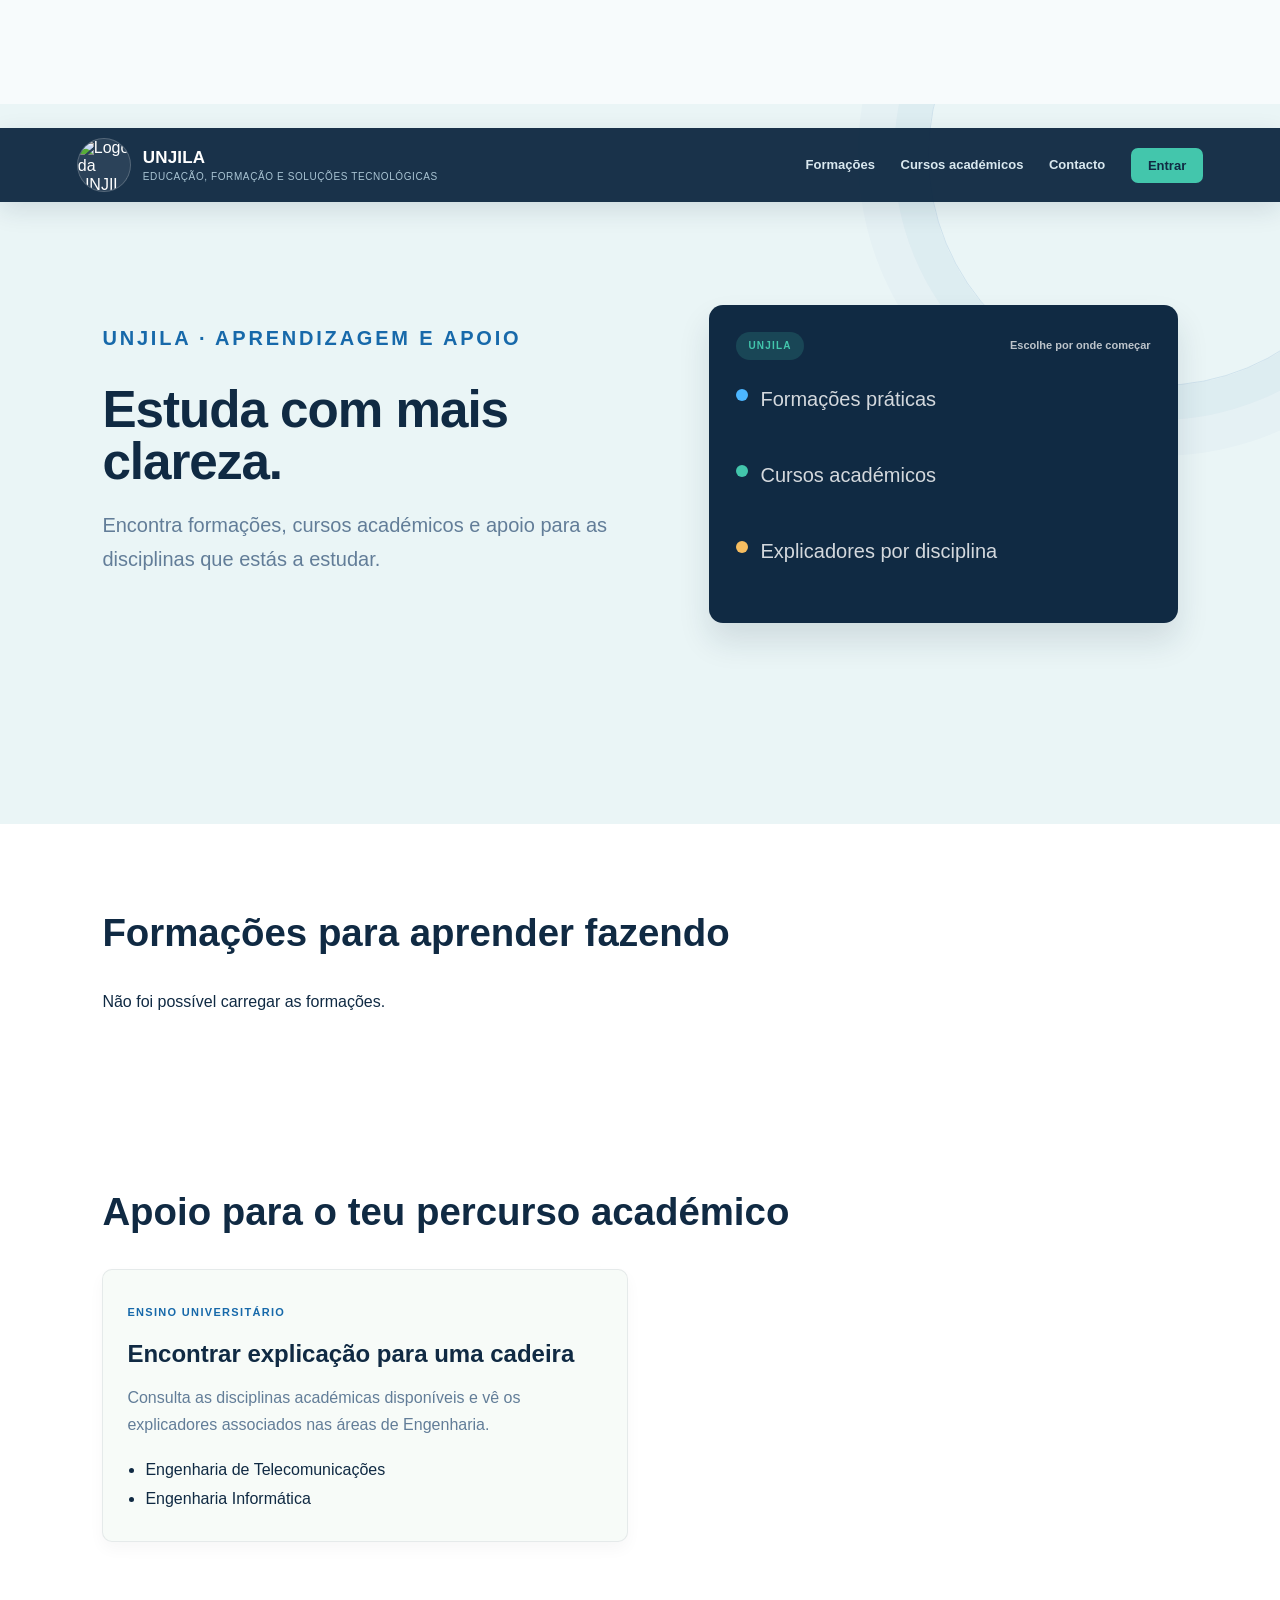
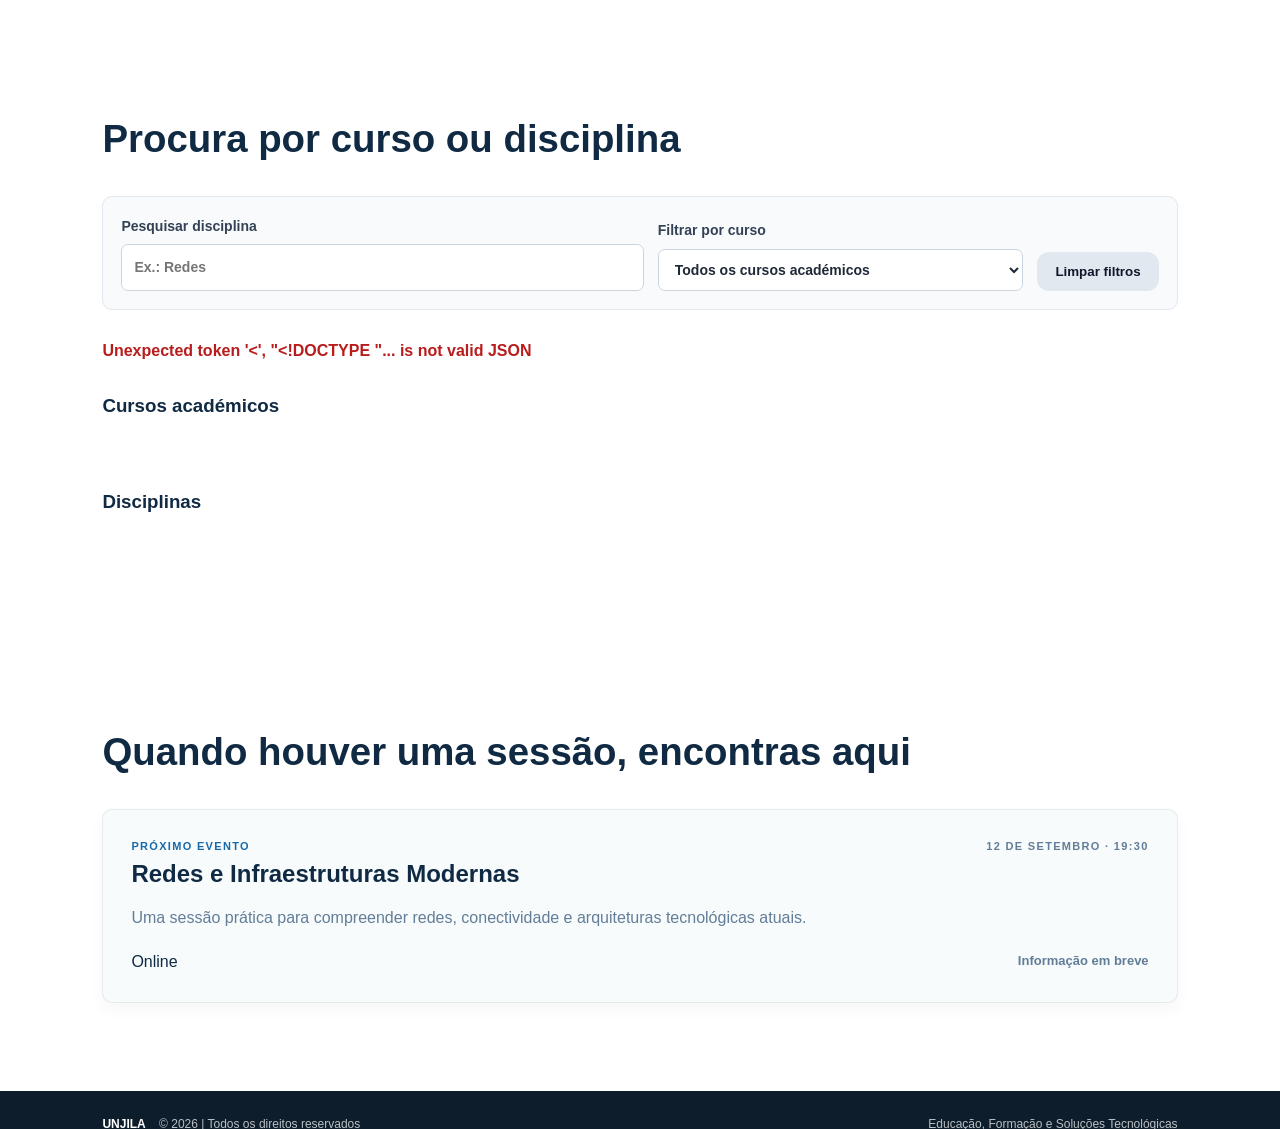
==== aluno.html @ 69a56686 "Frontend alterações" ====
<!DOCTYPE html>
<html lang="pt">
<head>
    <meta charset="UTF-8">
    <meta name="viewport" content="width=device-width, initial-scale=1.0">
    <title>Área do aluno | UNJILA</title>
    <link rel="stylesheet" href="css/style.css">
</head>
<body class="aluno-page">
    <main class="aluno-shell">
        <nav class="aluno-navbar" aria-label="Navegação da área do aluno">
            <a class="aluno-brand" href="/" aria-label="UNJILA - página inicial">
                <span class="aluno-brand-mark">U</span>
                <span><strong>UNJILA</strong><small>Área académica</small></span>
            </a>
            <div class="aluno-nav-links">
                <a href="#academiaAluno">Explorar academia</a>
                <a href="#minhasFormacoes">Minhas formações</a>
                <a href="/" class="aluno-nav-secondary">Página inicial</a>
                <button id="btnLogoutAluno" class="btn btn-ghost btn-small" type="button">Sair</button>
            </div>
        </nav>

        <section class="aluno-hero" aria-labelledby="tituloBoasVindas">
            <div class="aluno-hero-content">
                <p class="eyebrow aluno-eyebrow">Área do estudante</p>
                <h1 id="tituloBoasVindas">Olá, <span id="nomeAluno">Aluno</span>.</h1>
                <p>Encontra a disciplina que precisas, conhece os explicadores disponíveis e continua a construir o teu percurso.</p>
            </div>
            <div class="aluno-hero-accent" aria-hidden="true"><span>UNJILA</span><strong>Aprender com direção.</strong></div>
        </section>

        <section class="aluno-resumo" aria-label="Resumo da área do aluno">
            <article class="aluno-resumo-card aluno-resumo-primary"><span class="resumo-icon" aria-hidden="true">▦</span><div><strong id="totalInscricoes">0</strong><span>formações inscritas</span></div></article>
            <article class="aluno-resumo-card"><span class="resumo-icon" aria-hidden="true">⌁</span><div><strong id="totalCursosAcademicos">—</strong><span>cursos académicos</span></div></article>
            <article class="aluno-resumo-card"><span class="resumo-icon" aria-hidden="true">◌</span><div><strong id="totalDisciplinasAcademicas">—</strong><span>disciplinas para explorar</span></div></article>
        </section>

        <section id="academiaAluno" class="aluno-section academia-aluno-section" aria-labelledby="tituloAcademiaAluno">
            <div class="aluno-section-heading">
                <div><p class="eyebrow">Descoberta académica</p><h2 id="tituloAcademiaAluno">Encontra o teu próximo apoio</h2></div>
                <p>Pesquisa por disciplina ou filtra pelo curso para encontrar explicadores associados.</p>
            </div>

            <div class="aluno-search-panel">
                <label class="aluno-search-field" for="pesquisaDisciplina"><span>Pesquisar disciplina</span><div><span aria-hidden="true">⌕</span><input id="pesquisaDisciplina" type="search" placeholder="Ex.: Redes, Computação..." autocomplete="off"></div></label>
                <label class="aluno-filter-field" for="filtroCurso"><span>Curso académico</span><select id="filtroCurso"><option value="">Todos os cursos académicos</option></select></label>
                <button id="btnLimparPesquisa" class="btn btn-ghost" type="button">Limpar</button>
            </div>
            <div id="estadoAcademia" class="status-message aluno-status" role="status" aria-live="polite"></div>

            <div class="aluno-subsection-heading"><div><p class="eyebrow">Percursos disponíveis</p><h3>Cursos académicos</h3></div><span id="contadorCursos" class="section-count"></span></div>
            <div id="listaCursosAcademicos" class="academia-cursos"></div>

            <div class="aluno-subsection-heading aluno-disciplines-heading"><div><p class="eyebrow">Explora por conteúdo</p><h3>Disciplinas</h3></div><span id="contadorDisciplinas" class="section-count"></span></div>
            <div id="listaDisciplinas" class="academia-resultados"></div>
        </section>

        <section id="minhasFormacoes" class="aluno-section aluno-formacoes-section" aria-labelledby="tituloFormacoesAluno">
            <div class="aluno-section-heading"><div><p class="eyebrow">O teu percurso</p><h2 id="tituloFormacoesAluno">Minhas formações</h2></div><div class="aluno-formacoes-heading-meta"><span id="contadorFormacoesAluno" class="section-count"></span><p>Acompanha aqui as formações comerciais em que te inscreveste.</p></div></div>
            <div id="listaMinhasInscricoes" class="lista-aluno"></div>
        </section>
    </main>

    <div id="modalAcademia" class="modal" role="dialog" aria-modal="true" aria-labelledby="tituloModalAcademia">
        <div class="modal-conteudo academia-modal-content">
            <button id="fecharModalAcademia" class="fechar-modal" type="button" aria-label="Fechar">&times;</button>
            <div id="conteudoModalAcademia"></div>
        </div>
    </div>

    <script src="js/aluno.js"></script>
    <script src="js/academico.js"></script>
</body>
</html>
---- css/style.css ----
* {
    margin: 0;
    padding: 0;
    box-sizing: border-box;
}

html {
    scroll-behavior: smooth;
}

body {
    font-family: Arial, sans-serif;
    background: #f5f7fa;
    color: #1f2937;
    line-height: 1.6;
}

/* =========================
   CABEÇALHO
========================= */

header {
    background: #0f172a;
    color: white;
    padding: 20px 8%;

    display: flex;
    justify-content: space-between;
    align-items: center;

    position: sticky;
    top: 0;
    z-index: 1000;
}

header h1 {
    font-size: 26px;
}

nav {
    display: flex;
    gap: 25px;
}

nav a {
    color: white;
    text-decoration: none;
    font-weight: bold;
}

nav a:hover {
    color: #38bdf8;
}

.btn-login-principal {
    border: 1px solid #38bdf8;
    border-radius: 8px;
    padding: 8px 14px;
    background: transparent;
    color: white;
    font-weight: bold;
    cursor: pointer;
}

.btn-login-principal:hover {
    background: #38bdf8;
    color: #0f172a;
}

/* =========================
   SEÇÕES
========================= */

main section {
    padding: 80px 8%;
}

section h2 {
    text-align: center;
    margin-bottom: 40px;
    font-size: 32px;
}

/* =========================
   INÍCIO
========================= */

#inicio {
    min-height: 80vh;

    display: flex;
    flex-direction: column;
    justify-content: center;
    align-items: center;

    text-align: center;

    background: linear-gradient(
        135deg,
        #0f172a,
        #1e3a8a
    );

    color: white;
}

#inicio h2 {
    font-size: 48px;
    max-width: 800px;
    margin-bottom: 20px;
}

#inicio p {
    font-size: 20px;
    max-width: 650px;
    margin-bottom: 30px;
}

#btnformacoes {
    padding: 14px 30px;

    border: none;
    border-radius: 8px;

    background: #38bdf8;
    color: #0f172a;

    font-size: 16px;
    font-weight: bold;

    cursor: pointer;

    transition: 0.3s;
}

#btnformacoes:hover {
    transform: translateY(-3px);
}

/* =========================
   FORMAÇÕES
========================= */

#formacoes {
    background: white;
}

#listaformacoes {
    display: grid;

    grid-template-columns:
        repeat(auto-fit, minmax(260px, 1fr));

    gap: 25px;
}

/* =========================
   CARDS
========================= */

.card {
    background: white;

    padding: 25px;

    border-radius: 12px;

    box-shadow:
        0 5px 20px rgba(0, 0, 0, 0.08);

    transition: 0.3s;

    border: 1px solid #e5e7eb;
}

.card:hover {
    transform: translateY(-6px);

    box-shadow:
        0 12px 30px rgba(0, 0, 0, 0.12);
}

.card h3 {
    color: #1e3a8a;
    margin-bottom: 15px;
}

.card p {
    margin-bottom: 10px;
}

.card button {
    margin-top: 15px;

    padding: 10px 18px;

    border: none;
    border-radius: 6px;

    background: #1e3a8a;
    color: white;

    cursor: pointer;

    font-weight: bold;
}

.card button:hover {
    background: #2563eb;
}

/* =========================
   DETALHES
========================= */

#detalhesformacao,
#formularioinscricao {
    max-width: 700px;

    margin: 40px auto 0;

    padding: 30px;

    background: #f8fafc;

    border-radius: 12px;

    box-shadow:
        0 5px 20px rgba(0, 0, 0, 0.06);
}

/* =========================
   FORMULÁRIO
========================= */

#formularioinscricao form {
    display: flex;
    flex-direction: column;

    gap: 10px;
}

#formularioinscricao input,
#formularioinscricao select,
#formularioinscricao textarea {
    padding: 12px;

    border: 1px solid #cbd5e1;

    border-radius: 6px;

    font-size: 16px;
}

#formularioinscricao button {
    margin-top: 10px;

    padding: 12px;

    border: none;
    border-radius: 6px;

    background: #1e3a8a;
    color: white;

    font-weight: bold;

    cursor: pointer;
}

/* =========================
   AUTENTICAÇÃO NO MODAL
========================= */

.auth-modal {
    display: flex;
    flex-direction: column;
    gap: 18px;
}

.auth-texto {
    color: #475569;
    margin-bottom: 8px;
}

.auth-toggle {
    display: flex;
    gap: 10px;
    background: #f1f5f9;
    padding: 6px;
    border-radius: 12px;
}

.auth-tab {
    flex: 1;
    border: none;
    border-radius: 10px;
    background: transparent;
    color: #334155;
    font-weight: 700;
    padding: 10px 12px;
    cursor: pointer;
}

.auth-tab.active {
    background: #0f172a;
    color: white;
}

.auth-panel {
    display: none;
}

.auth-panel.active {
    display: block;
}

.auth-form,
.form-modal {
    display: flex;
    flex-direction: column;
    gap: 10px;
}

.auth-form label,
.form-modal label {
    font-weight: 700;
    color: #334155;
}
    font-size: 16px;
}

.form-modal button {

    margin-top: 10px;
    padding: 12px 16px;
    border: none;
    border-radius: 10px;
    background: #1d4ed8;
    color: white;
}

    font-weight: 700;
    cursor: pointer;
    flex-direction: column;
    align-items: center;
    text-align: center;
    background: linear-gradient(135deg, #102a43 0%, #184d79 100%);
    color: white;
    padding: clamp(80px, 10vw, 120px) 20px;
}

.home-page .contact-option {
    display: flex;
    min-height: 118px;
    flex-direction: column;
    justify-content: space-between;
    gap: 14px;
    min-width: 0;
    padding: 18px;
    border: 1px solid var(--home-line);
    border-radius: 9px;
    background: #fff;
}

.home-page .contact-option-label {
    color: var(--home-blue);
    font-size: 11px;
    font-weight: 900;
    letter-spacing: 0.1em;
    text-transform: uppercase;
}

.home-page .contact-option a,
.home-page .contact-option > span:last-child {
    color: var(--home-ink);
    font-size: 14px;
    font-weight: 800;
    line-height: 1.45;
    text-decoration: none;
    overflow-wrap: anywhere;
    word-break: break-word;
}

.home-page .contact-option a:hover {
    color: var(--home-blue);
}

.home-page .contact-option-links {
    display: flex;
    flex-direction: column;
    gap: 5px;
    min-width: 0;
}
}

/* =========================
   AUTENTICAÇÃO NO MODAL
========================= */

.auth-modal {
    display: flex;
    flex-direction: column;
    gap: 18px;
}

.auth-texto {
    color: #475569;
    margin-bottom: 8px;
}

.auth-toggle {
    display: flex;
    gap: 10px;
    background: #f1f5f9;
    padding: 6px;
    border-radius: 12px;
}

.auth-tab {
    flex: 1;
    border: none;
    border-radius: 10px;
    background: transparent;
    color: #334155;
    font-weight: 700;
    padding: 10px 12px;
    cursor: pointer;
}

.auth-tab.active {
    background: #0f172a;
    color: white;
}

.auth-panel {
    display: none;
}

.auth-panel.active {
    display: block;
}

.auth-form,
.form-modal {
    display: flex;
    flex-direction: column;
    gap: 10px;
}

.auth-form label,
.form-modal label {
    font-weight: 700;
    color: #334155;
}

.auth-form input,
.form-modal input {
    width: 100%;
    padding: 12px;
    border: 1px solid #cbd5e1;
    border-radius: 8px;
    font-size: 16px;
}

.auth-form button,
.form-modal button {
    margin-top: 10px;
    padding: 12px 16px;
    border: none;
    border-radius: 10px;
    background: #1d4ed8;
    color: white;
    font-weight: 700;
    cursor: pointer;
}

.mensagem-modal {
    margin-top: 8px;
    color: #1d4ed8;
    font-weight: 600;
    min-height: 24px;
}

/* =========================
   CONTACTO
========================= */

#contaco {
    margin-bottom: 15px;
}

/* =========================
   RODAPÉ
========================= */

footer {
    background: #0f172a;

    color: white;

    text-align: center;

    padding: 25px;
}

/* =========================
   RESPONSIVO
========================= */

@media (max-width: 768px) {

    header {
        flex-direction: column;
        gap: 15px;
    }

    nav {
        gap: 12px;
        flex-wrap: wrap;
        justify-content: center;
    }

    #inicio h2 {
        font-size: 34px;
    }

    main section {
        padding: 60px 5%;
    }
}

/* =========================
   ACADEMIA DO ALUNO
========================= */

.academia-panel {
    display: flex;
    flex-direction: column;
    gap: 28px;
}

.academia-heading {
    align-items: flex-end;
    gap: 24px;
}

.academia-heading h2,
.compact-header h3 {
    text-align: left;
    margin-bottom: 0;
}

.academia-heading h2 {
    margin-top: 4px;
}

.academia-intro {
    max-width: 360px;
    color: #64748b;
}

.academia-filtros {
    display: grid;
    grid-template-columns: minmax(0, 1fr) minmax(220px, 0.7fr) auto;
    align-items: end;
    gap: 14px;
    padding: 18px;
    background: #f8fafc;
    border: 1px solid #e2e8f0;
    border-radius: 10px;
}

.academia-filtros label {
    display: flex;
    flex-direction: column;
    gap: 7px;
    color: #334155;
    font-weight: 700;
    font-size: 14px;
}

.academia-filtros input,
.academia-filtros select,
.form-modal textarea {
    width: 100%;
    padding: 11px 12px;
    border: 1px solid #cbd5e1;
    border-radius: 7px;
    background: white;
    color: #1f2937;
    font: inherit;
}

.status-message {
    min-height: 24px;
    color: #475569;
    font-weight: 600;
}

.status-message.loading {
    color: #1d4ed8;
}

.status-message.success {
    color: #15803d;
}

.status-message.error {
    color: #b91c1c;
}

.academia-subsection {
    display: flex;
    flex-direction: column;
    gap: 16px;
}

.compact-header {
    align-items: center;
}

.section-count {
    color: #64748b;
    font-size: 14px;
}

.academia-cursos,
.academia-resultados {
    display: grid;
    grid-template-columns: repeat(auto-fit, minmax(245px, 1fr));
    gap: 16px;
    align-items: stretch;
}

.academia-curso-card,
.academia-disciplina-card,
.explicador-card {
    padding: 20px;
    border: 1px solid #e2e8f0;
    border-radius: 10px;
    background: #fff;
}

.academia-disciplina-card {
    display: flex;
    flex-direction: column;
}

.academia-curso-card h4,
.academia-disciplina-card h4,
.explicador-card h3 {
    margin: 8px 0;
    color: #1e3a8a;
    font-size: 19px;
}

.academia-curso-card p,
.academia-disciplina-card p,
.explicador-card p {
    color: #64748b;
    font-size: 14px;
}

.academia-codigo {
    display: inline-block;
    color: #0369a1;
    font-size: 12px;
    font-weight: 800;
    letter-spacing: 1px;
    text-transform: uppercase;
}

.academia-curso-meta,
.academia-disciplina-meta,
.explicador-acoes {
    display: flex;
    align-items: center;
    justify-content: space-between;
    gap: 12px;
    flex-wrap: wrap;
    margin-top: 18px;
    color: #64748b;
    font-size: 13px;
}

.academia-disciplina-meta {
    margin-top: auto;
    padding-top: 18px;
}

.academia-curso-meta .btn,
.academia-disciplina-meta .btn,
.explicador-acoes .btn {
    margin-left: auto;
}

.academia-modal-content {
    max-width: 620px;
}

.academia-modal-content h2 {
    text-align: left;
    margin-bottom: 12px;
}

.modal-contexto {
    color: #64748b;
    margin-bottom: 20px;
}

.explicador-card + .explicador-card {
    margin-top: 14px;
}

.explicador-especialidade {
    color: #1d4ed8 !important;
    font-weight: 700;
}

.explicador-estado {
    color: #15803d;
    font-weight: 700;
    text-transform: capitalize;
}

.academia-modal-content .empty-state {
    color: #64748b;
}

@media (max-width: 768px) {
    .academia-heading,
    .academia-filtros {
        align-items: stretch;
    }

    .academia-heading,
    .academia-filtros {
        grid-template-columns: 1fr;
        flex-direction: column;
    }

    .academia-filtros .btn {
        width: 100%;
    }
}

.hero-conteudo {
    max-width: 850px;
    text-align: center;
}

.hero-tag {
    font-size: 14px;
    font-weight: bold;
    letter-spacing: 4px;
    margin-bottom: 20px;
}

.hero-descricao {
    font-size: 20px;
    max-width: 650px;
    margin: 0 auto 30px;
}

/* =========================
   DETALHES DA FORMAÇÃO
========================= */

.detalhes-container {
    max-width: 850px;
    margin: 50px auto 0;
}

.detalhes-card {
    background: #0f172a;
    color: white;

    padding: 40px;

    border-radius: 16px;

    box-shadow:
        0 15px 40px rgba(0, 0, 0, 0.15);

    animation: aparecer 0.4s ease;
}

.detalhes-card h2 {
    text-align: left;
    margin-bottom: 20px;
    font-size: 32px;
}

.detalhes-descricao {
    font-size: 17px;
    margin-bottom: 30px;
    color: #cbd5e1;
}

.detalhes-info {
    display: flex;
    gap: 20px;
    flex-wrap: wrap;

    margin-bottom: 30px;
}

.info-item {
    background: #1e293b;

    padding: 15px 20px;

    border-radius: 8px;

    min-width: 180px;
}

.info-item span {
    display: block;

    font-size: 13px;

    color: #94a3b8;

    margin-bottom: 5px;
}

.info-item strong {
    font-size: 18px;
}

.btn-inscricao {
    padding: 14px 28px;

    border: none;
    border-radius: 8px;

    background: #38bdf8;
    color: #0f172a;

    font-weight: bold;
    font-size: 16px;

    cursor: pointer;

    transition: 0.3s;
}

.btn-inscricao:hover {
    transform: translateY(-3px);
}

/* =========================
   FORMULÁRIO DE INSCRIÇÃO
========================= */

.inscricao-container {
    max-width: 700px;
    margin: 30px auto;
}

.inscricao-card {
    background: white;

    padding: 35px;

    border-radius: 14px;

    box-shadow:
        0 10px 30px rgba(0, 0, 0, 0.08);

    border: 1px solid #e5e7eb;

    animation: aparecer 0.4s ease;
}

.inscricao-card h2 {
    text-align: left;
    margin-bottom: 25px;
}

.inscricao-card form {
    display: flex;
    flex-direction: column;
    gap: 10px;
}

.inscricao-card input {
    padding: 13px;

    border: 1px solid #cbd5e1;

    border-radius: 7px;

    font-size: 16px;
}

.inscricao-card button {
    margin-top: 10px;

    padding: 13px;

    border: none;
    border-radius: 7px;

    background: #1e3a8a;
    color: white;

    font-weight: bold;

    cursor: pointer;
}

/* =========================
   ANIMAÇÃO
========================= */

@keyframes aparecer {

    from {
        opacity: 0;
        transform: translateY(15px);
    }

    to {
        opacity: 1;
        transform: translateY(0);
    }

}

/* =========================
   LOGIN ADMINISTRATIVO
========================= */

.login-page {
    min-height: 100vh;
    display: flex;
    align-items: center;
    justify-content: center;
    background: radial-gradient(circle at top, #dbeafe 0%, #eff6ff 30%, #f8fafc 100%);
    padding: 24px;
}

.login-container {
    width: 100%;
    max-width: 480px;
}

.login-card {
    background: rgba(255, 255, 255, 0.98);
    border: 1px solid rgba(148, 163, 184, 0.18);
    border-radius: 28px;
    padding: 32px 28px;
    box-shadow: 0 24px 60px rgba(15, 23, 42, 0.12);
}

.login-brand {
    display: flex;
    align-items: center;
    gap: 14px;
    margin-bottom: 26px;
}

.login-brand h1 {
    font-size: clamp(1.7rem, 2vw, 2.2rem);
    color: #0f172a;
}

.login-header {
    margin-bottom: 22px;
}

.login-header h2 {
    font-size: 1.7rem;
    margin-bottom: 8px;
    color: #0f172a;
}

.login-header p {
    color: #475569;
}

.login-form {
    display: flex;
    flex-direction: column;
    gap: 18px;
}

.login-btn {
    margin-top: 8px;
    width: 100%;
}

/* =========================
   PAINEL ADMINISTRATIVO
========================= */

.painel-page {
    background: linear-gradient(135deg, #eef4ff 0%, #f8fafc 100%);
    min-height: 100vh;
    color: #0f172a;
    padding: 32px 20px;
}

.painel-shell {
    max-width: 1300px;
    margin: 0 auto;
    display: grid;
    grid-template-columns: 260px minmax(0, 1fr);
    gap: 28px;
    align-items: start;
}

.painel-sidebar {
    background: #0f172a;
    color: #f8fafc;
    border-radius: 24px;
    padding: 28px 22px;
    box-shadow: 0 20px 45px rgba(15, 23, 42, 0.12);
    position: sticky;
    top: 20px;
}

.brand-block {
    display: flex;
    align-items: center;
    gap: 14px;
    margin-bottom: 34px;
}

.brand-dot {
    width: 14px;
    height: 14px;
    background: linear-gradient(135deg, #38bdf8, #7c3aed);
    border-radius: 50%;
    box-shadow: 0 0 0 8px rgba(56, 189, 248, 0.18);
}

.brand-label {
    font-size: 11px;
    letter-spacing: 2px;
    text-transform: uppercase;
    opacity: 0.7;
}

.brand-block h2 {
    font-size: 1.4rem;
    margin-top: 4px;
}

.painel-menu {
    display: flex;
    flex-direction: column;
    gap: 10px;
}

.painel-menu a {
    color: #cbd5e1;
    text-decoration: none;
    padding: 12px 14px;
    border-radius: 12px;
    font-weight: 600;
    transition: 0.25s ease;
}

.painel-menu a:hover,
.painel-menu a.active {
    background: rgba(148, 163, 184, 0.12);
    color: #ffffff;
    transform: translateX(2px);
}

.painel-main {
    display: flex;
    flex-direction: column;
    gap: 24px;
}

.painel-header {
    background: rgba(255, 255, 255, 0.8);
    backdrop-filter: blur(10px);
    border: 1px solid rgba(148, 163, 184, 0.2);
    border-radius: 22px;
    padding: 22px 28px;
    display: flex;
    justify-content: space-between;
    align-items: center;
    gap: 16px;
    box-shadow: 0 12px 30px rgba(15, 23, 42, 0.06);
}

.eyebrow {
    font-size: 11px;
    letter-spacing: 2px;
    text-transform: uppercase;
    color: #475569;
    margin-bottom: 6px;
}

.painel-header h1 {
    font-size: clamp(1.8rem, 2vw, 2.5rem);
    color: #0f172a;
}

.btn {
    border: none;
    border-radius: 12px;
    padding: 12px 18px;
    font-weight: 700;
    cursor: pointer;
    transition: 0.25s ease;
}

.btn:hover {
    transform: translateY(-1px);
}

.btn-primary {
    background: linear-gradient(135deg, #2563eb, #1d4ed8);
    color: #ffffff;
    box-shadow: 0 10px 24px rgba(37, 99, 235, 0.24);
}

.btn-ghost {
    background: #e2e8f0;
    color: #0f172a;
}

.btn-small {
    padding: 9px 12px;
    border-radius: 9px;
    font-size: 0.82rem;
}

.btn-danger {
    border: 1px solid #fecaca;
    background: #fff1f2;
    color: #b42318;
}

.btn-danger:hover {
    background: #fee2e2;
}

.campo-pesquisa {
    width: min(100%, 270px);
    border: 1px solid #cbd5e1;
    border-radius: 10px;
    padding: 11px 13px;
    background: #f8fafc;
    color: #0f172a;
    font-size: 0.9rem;
}

.campo-pesquisa:focus {
    outline: none;
    border-color: #60a5fa;
    box-shadow: 0 0 0 4px rgba(96, 165, 250, 0.15);
}

.formacoes-admin-lista {
    display: grid;
    gap: 12px;
}

.formacao-admin-item {
    display: flex;
    align-items: center;
    justify-content: space-between;
    gap: 20px;
    border: 1px solid #e2e8f0;
    border-radius: 14px;
    padding: 18px;
    background: #fbfdff;
}

.formacao-admin-conteudo {
    min-width: 0;
}

.formacao-admin-titulo {
    display: flex;
    align-items: center;
    flex-wrap: wrap;
    gap: 10px;
    margin-bottom: 7px;
}

.formacao-admin-titulo h3 {
    color: #0f172a;
    font-size: 1.05rem;
}

.formacao-admin-conteudo p {
    overflow: hidden;
    margin-bottom: 8px;
    color: #64748b;
    font-size: 0.88rem;
    text-overflow: ellipsis;
    white-space: nowrap;
}

.formacao-admin-conteudo > strong {
    color: #1d4ed8;
    font-size: 0.9rem;
}

.formacao-admin-acoes {
    display: flex;
    flex-shrink: 0;
    gap: 8px;
}

.panel-card {
    background: rgba(255, 255, 255, 0.96);
    border: 1px solid rgba(148, 163, 184, 0.18);
    border-radius: 24px;
    padding: 28px;
    box-shadow: 0 16px 35px rgba(15, 23, 42, 0.05);
}

.admin-collapsible {
    overflow: hidden;
}

.admin-section-summary {
    display: flex;
    align-items: center;
    justify-content: space-between;
    gap: 18px;
    padding: 2px 0;
    color: #0f172a;
    cursor: pointer;
    list-style: none;
}

.admin-section-summary::-webkit-details-marker {
    display: none;
}

.admin-section-summary::after {
    display: grid;
    width: 28px;
    height: 28px;
    flex: 0 0 28px;
    place-items: center;
    border: 1px solid #cbd5e1;
    border-radius: 50%;
    color: #1d4ed8;
    content: "+";
    font-size: 20px;
    line-height: 1;
}

.admin-collapsible[open] .admin-section-summary {
    padding-bottom: 22px;
    border-bottom: 1px solid #e2e8f0;
    margin-bottom: 24px;
}

.admin-collapsible[open] .admin-section-summary::after {
    content: "−";
}

.admin-section-summary span {
    font-size: 1.12rem;
    font-weight: 800;
}

.admin-section-summary small {
    margin-left: auto;
    color: #64748b;
    font-size: 0.85rem;
}

.admin-academia-grid {
    display: grid;
    grid-template-columns: repeat(2, minmax(0, 1fr));
    gap: 18px;
    margin-top: 24px;
}

.admin-academia-form {
    gap: 12px;
    padding: 20px;
    border: 1px solid #e2e8f0;
    border-radius: 10px;
    background: #f8fafc;
}

.admin-academia-form h3,
.admin-academia-listas h3 {
    color: #1e3a8a;
    font-size: 18px;
}

.admin-form-actions,
.admin-resource-actions {
    display: flex;
    gap: 8px;
    flex-wrap: wrap;
}

.form-help {
    color: #64748b;
    font-size: 13px;
}

.admin-academia-listas {
    display: grid;
    grid-template-columns: repeat(3, minmax(0, 1fr));
    gap: 18px;
    margin-top: 28px;
}

.admin-academia-listas > div {
    display: flex;
    flex-direction: column;
    gap: 12px;
    min-width: 0;
}

.admin-resource-list {
    display: flex;
    flex-direction: column;
    gap: 10px;
}

.admin-resource-item {
    display: flex;
    align-items: center;
    justify-content: space-between;
    gap: 14px;
    padding: 14px;
    border: 1px solid #e2e8f0;
    border-radius: 8px;
    background: #fff;
}

.admin-resource-item > div:first-child {
    min-width: 0;
}

.admin-resource-item strong,
.admin-resource-item span {
    display: block;
}

.admin-resource-item strong {
    color: #1e293b;
}

.admin-resource-item span,
.admin-resource-item p {
    margin-top: 4px;
    color: #64748b;
    font-size: 13px;
}

.admin-request-item {
    align-items: flex-start;
}

.seletor-apoio {
    flex: 0 0 125px;
    padding: 8px;
    border: 1px solid #cbd5e1;
    border-radius: 6px;
    background: #fff;
}

.mensagem-sucesso {
    color: #15803d;
}

.mensagem-erro {
    color: #b91c1c;
}

.welcome-card {
    background: linear-gradient(135deg, #0f172a, #1e3a8a);
    color: #f8fafc;
    padding: 20px 28px;
}

.welcome-text {
    font-size: 1.05rem;
    font-weight: 600;
    letter-spacing: 0.02em;
}

.section-header {
    display: flex;
    align-items: center;
    justify-content: space-between;
    gap: 18px;
    margin-bottom: 22px;
}

.section-header h2 {
    font-size: clamp(1.4rem, 2vw, 2rem);
    color: #0f172a;
}

.badge {
    background: #dbeafe;
    color: #1d4ed8;
    border-radius: 999px;
    padding: 7px 12px;
    font-size: 0.76rem;
    font-weight: 700;
    letter-spacing: 0.04em;
    text-transform: uppercase;
}

.form-panel {
    display: flex;
    flex-direction: column;
    gap: 18px;
}

.grid-duas-colunas {
    display: grid;
    grid-template-columns: repeat(2, minmax(0, 1fr));
    gap: 18px;
}

.campo {
    display: flex;
    flex-direction: column;
    gap: 8px;
}

.campo label {
    font-weight: 700;
    color: #334155;
}

.campo input,
.campo textarea,
.campo select {
    width: 100%;
    border: 1px solid #cbd5e1;
    background: #f8fafc;
    border-radius: 12px;
    padding: 13px 14px;
    font-size: 1rem;
    color: #0f172a;
    transition: border-color 0.2s ease, box-shadow 0.2s ease;
}

.campo input:focus,
.campo textarea:focus,
.campo select:focus {
    outline: none;
    border-color: #60a5fa;
    box-shadow: 0 0 0 4px rgba(96, 165, 250, 0.15);
}

.campo textarea {
    resize: vertical;
    min-height: 120px;
}

.mensagem {
    margin-top: 16px;
    min-height: 24px;
    color: #1d4ed8;
    font-weight: 600;
}

.table-wrap {
    overflow-x: auto;
}

.tabela-inscricoes {
    width: 100%;
    border-collapse: collapse;
    min-width: 640px;
}

.tabela-inscricoes th,
.tabela-inscricoes td {
    padding: 16px 12px;
    text-align: left;
    border-bottom: 1px solid #e2e8f0;
}

.tabela-inscricoes thead th {
    background: #f8fafc;
    color: #334155;
    font-size: 0.8rem;
    text-transform: uppercase;
    letter-spacing: 0.08em;
}

.tabela-inscricoes tbody tr:hover {
    background: #f8fbff;
}

.estado {
    display: inline-block;
    border-radius: 999px;
    padding: 5px 9px;
    font-size: 0.72rem;
    font-weight: 800;
    letter-spacing: 0.04em;
    text-transform: uppercase;
}

.estado-pendente {
    background: #fef3c7;
    color: #92400e;
}

.estado-aprovado {
    background: #dcfce7;
    color: #166534;
}

.estado-reprovado {
    background: #fee2e2;
    color: #991b1b;
}

.seletor-estado {
    min-width: 122px;
    border: 1px solid #cbd5e1;
    border-radius: 8px;
    padding: 8px 9px;
    background: white;
    color: #0f172a;
    font-weight: 600;
}

.seletor-estado:focus {
    outline: none;
    border-color: #60a5fa;
    box-shadow: 0 0 0 3px rgba(96, 165, 250, 0.15);
}

/* =========================
   PAINEL DO ALUNO
========================= */

.aluno-page {
    min-height: 100vh;
    padding: 32px 20px;
    background: linear-gradient(135deg, #eef4ff 0%, #f8fafc 100%);
}

.aluno-shell {
    max-width: 1050px;
    margin: 0 auto;
}

.aluno-card {
    display: flex;
    flex-direction: column;
    gap: 24px;
}

.aluno-header {
    background: rgba(255, 255, 255, 0.88);
    border: 1px solid rgba(148, 163, 184, 0.2);
    border-radius: 22px;
    padding: 28px;
    box-shadow: 0 12px 30px rgba(15, 23, 42, 0.06);
}

.aluno-header h1 {
    color: #0f172a;
    font-size: clamp(1.8rem, 2vw, 2.5rem);
}

.aluno-actions {
    display: flex;
    gap: 12px;
    justify-content: flex-end;
}

.lista-aluno {
    display: grid;
    gap: 14px;
}

.aluno-item {
    display: flex;
    justify-content: space-between;
    gap: 18px;
    padding: 20px;
    border: 1px solid #e2e8f0;
    border-radius: 12px;
    background: #f8fafc;
}

.aluno-item h3 {
    margin-bottom: 8px;
    color: #1e3a8a;
}

.aluno-item p {
    color: #475569;
}

.empty-state {
    color: #64748b;
    padding: 10px 0;
}

@media (max-width: 900px) {
    .painel-shell {
        grid-template-columns: 1fr;
    }

    .painel-sidebar {
        position: static;
    }

    .painel-header {
        flex-direction: column;
        align-items: flex-start;
    }
}

@media (max-width: 640px) {
    .painel-page {
        padding: 20px 14px;
    }

    .panel-card,
    .painel-header {
        padding: 20px 16px;
    }

    .grid-duas-colunas {
        grid-template-columns: 1fr;
    }

    .section-header {
        align-items: flex-start;
        flex-direction: column;
    }

    .campo-pesquisa {
        width: 100%;
    }

    .formacao-admin-item {
        align-items: stretch;
        flex-direction: column;
        gap: 14px;
    }

    .formacao-admin-acoes .btn {
        flex: 1;
    }

    .admin-academia-grid,
    .admin-academia-listas {
        grid-template-columns: 1fr;
    }

    .admin-resource-item {
        align-items: flex-start;
        flex-direction: column;
    }

    .admin-resource-actions,
    .admin-resource-actions .btn,
    .seletor-apoio {
        width: 100%;
    }

    .admin-section-summary {
        align-items: flex-start;
        flex-wrap: wrap;
    }

    .admin-section-summary small {
        flex: 1 1 100%;
        margin-left: 0;
    }

    .aluno-page {
        padding: 20px 14px;
    }

    .aluno-header,
    .aluno-panel {
        padding: 20px 16px;
    }

    .aluno-actions {
        justify-content: stretch;
    }

    .aluno-actions .btn {
        flex: 1;
    }

    .aluno-item {
        flex-direction: column;
    }
}

/* =========================
   PÁGINA PRINCIPAL MODERNA
========================= */

:root {
    --home-ink: #102a43;
    --home-muted: #627d98;
    --home-blue: #1769aa;
    --home-cyan: #43c6ac;
    --home-coral: #f28482;
    --home-paper: #f7fbfc;
    --home-line: #d9e5ec;
}

.home-page {
    background: var(--home-paper);
    color: var(--home-ink);
    font-family: "Avenir Next", "Trebuchet MS", sans-serif;
}

.home-page header {
    min-height: 76px;
    padding: 14px clamp(20px, 6vw, 88px);
    background: rgba(16, 42, 67, 0.96);
    box-shadow: 0 1px 0 rgba(217, 229, 236, 0.5);
}

.brand {
    display: inline-flex;
    align-items: center;
    gap: 11px;
    color: white;
    text-decoration: none;
    line-height: 1.15;
}

.brand-mark {
    display: grid;
    width: 40px;
    height: 40px;
    place-items: center;
    border-radius: 12px;
    background: var(--home-cyan);
    color: var(--home-ink);
    font-size: 13px;
    font-weight: 900;
    letter-spacing: 0.04em;
}

.brand strong,
.brand small {
    display: block;
}

.brand strong {
    font-size: 17px;
    letter-spacing: 0.01em;
}

.brand small {
    margin-top: 3px;
    color: #a9c4d3;
    font-size: 10px;
    letter-spacing: 0.06em;
    text-transform: uppercase;
}

.home-page nav {
    align-items: center;
    gap: clamp(12px, 2vw, 28px);
}

.home-page nav a {
    color: #d9e8ef;
    font-size: 13px;
    font-weight: 700;
    transition: color 0.2s ease;
}

.home-page nav a:hover {
    color: var(--home-cyan);
}

.home-page .btn-login-principal {
    border: 0;
    border-radius: 7px;
    padding: 10px 17px;
    background: var(--home-cyan);
    color: var(--home-ink);
    font-size: 13px;
    transition: transform 0.2s ease, background 0.2s ease;
}

.home-page .btn-login-principal:hover {
    background: #72dbc6;
    color: var(--home-ink);
    transform: translateY(-2px);
}

.home-page main section {
    padding: clamp(68px, 8vw, 112px) clamp(20px, 8vw, 120px);
}

.home-page #inicio {
    min-height: min(720px, calc(100vh - 76px));
    display: grid;
    grid-template-columns: minmax(0, 1.05fr) minmax(300px, 0.95fr);
    gap: clamp(38px, 7vw, 100px);
    align-items: center;
    padding-top: clamp(70px, 9vw, 125px);
    padding-bottom: clamp(70px, 9vw, 125px);
    background: #eaf5f6;
    color: var(--home-ink);
    text-align: left;
    overflow: hidden;
    position: relative;
}

.home-page #inicio::before {
    content: "";
    position: absolute;
    top: -180px;
    right: -110px;
    width: 460px;
    height: 460px;
    border: 1px solid rgba(23, 105, 170, 0.13);
    border-radius: 50%;
    box-shadow: 0 0 0 34px rgba(23, 105, 170, 0.035), 0 0 0 70px rgba(23, 105, 170, 0.025);
}

.home-page .hero-conteudo,
.home-page .hero-visual {
    position: relative;
    z-index: 1;
}

.home-page .hero-conteudo {
    max-width: 650px;
    text-align: left;
}

.home-page .hero-tag,
.home-page .section-kicker {
    margin-bottom: 18px;
    color: var(--home-blue);
    font-size: 11px;
    font-weight: 900;
    letter-spacing: 0.18em;
    text-transform: uppercase;
}

.home-page #inicio h2 {
    max-width: 680px;
    margin-bottom: 22px;
    color: var(--home-ink);
    font-size: clamp(2.4rem, 5vw, 5.1rem);
    font-weight: 800;
    letter-spacing: -0.025em;
    line-height: 0.99;
    text-align: left;
}

.home-page .hero-descricao {
    max-width: 540px;
    margin: 0 0 30px;
    color: #486581;
    font-size: clamp(1rem, 1.4vw, 1.2rem);
    line-height: 1.7;
}

.hero-acoes {
    display: flex;
    align-items: center;
    flex-wrap: wrap;
    gap: 22px;
}

.home-page #btnformacoes {
    padding: 14px 20px;
    border-radius: 7px;
    background: var(--home-blue);
    color: white;
    box-shadow: 0 10px 22px rgba(23, 105, 170, 0.2);
    font-size: 14px;
    transition: transform 0.2s ease, box-shadow 0.2s ease;
}

.home-page #btnformacoes:hover {
    box-shadow: 0 14px 28px rgba(23, 105, 170, 0.28);
    transform: translateY(-3px);
}

.home-page #btnformacoes span {
    margin-left: 8px;
    font-size: 18px;
}

.hero-link {
    color: var(--home-ink);
    font-size: 14px;
    font-weight: 800;
    text-decoration: none;
    border-bottom: 2px solid var(--home-coral);
    padding-bottom: 3px;
}

.hero-prova {
    display: flex;
    align-items: center;
    gap: 13px;
    margin-top: 45px;
    color: var(--home-ink);
}

.hero-prova strong,
.hero-prova small {
    display: block;
}

.hero-prova strong {
    font-size: 12px;
}

.hero-prova small {
    margin-top: 3px;
    color: var(--home-muted);
    font-size: 11px;
}

.avatar-stack {
    display: flex;
}

.avatar-stack i {
    display: grid;
    width: 29px;
    height: 29px;
    margin-left: -6px;
    place-items: center;
    border: 2px solid #eaf5f6;
    border-radius: 50%;
    background: var(--home-coral);
    color: white;
    font-size: 9px;
    font-style: normal;
    font-weight: 900;
}

.avatar-stack i:first-child {
    margin-left: 0;
    background: var(--home-blue);
}

.avatar-stack i:nth-child(2) {
    background: #f6bd60;
}

.avatar-stack i:last-child {
    background: var(--home-ink);
}

.hero-visual {
    min-height: 410px;
    padding: 25px;
    border: 1px solid rgba(23, 105, 170, 0.2);
    border-radius: 20px;
    background: #102a43;
    box-shadow: 20px 24px 0 rgba(242, 132, 130, 0.8);
}

.visual-label,
.visual-footer {
    display: flex;
    justify-content: space-between;
    color: #a9c4d3;
    font-size: 10px;
    font-weight: 800;
    letter-spacing: 0.12em;
}

.visual-label {
    align-items: center;
    justify-content: flex-start;
    gap: 8px;
}

.visual-label span {
    width: 7px;
    height: 7px;
    border-radius: 50%;
    background: var(--home-cyan);
    box-shadow: 0 0 0 5px rgba(67, 198, 172, 0.12);
}

.network-map {
    position: relative;
    min-height: 315px;
    margin: 10px 0;
    background-image: linear-gradient(rgba(169, 196, 211, 0.08) 1px, transparent 1px), linear-gradient(90deg, rgba(169, 196, 211, 0.08) 1px, transparent 1px);
    background-size: 32px 32px;
}

.network-line {
    position: absolute;
    height: 1px;
    transform-origin: left center;
    background: linear-gradient(90deg, var(--home-cyan), rgba(67, 198, 172, 0.15));
}

.line-one { top: 50%; left: 50%; width: 42%; transform: rotate(-34deg); }
.line-two { top: 50%; left: 50%; width: 40%; transform: rotate(34deg); }
.line-three { top: 50%; left: 50%; width: 39%; transform: rotate(165deg); }
.line-four { top: 50%; left: 50%; width: 35%; transform: rotate(210deg); }

.network-node {
    position: absolute;
    display: grid;
    width: 51px;
    height: 51px;
    place-items: center;
    border: 1px solid rgba(67, 198, 172, 0.7);
    border-radius: 50%;
    background: #183b55;
    color: #d9f8ef;
    font-size: 11px;
    font-weight: 900;
    box-shadow: 0 0 0 8px rgba(67, 198, 172, 0.06);
}

.node-main { top: calc(50% - 26px); left: calc(50% - 26px); width: 72px; height: 72px; border: 0; background: var(--home-cyan); color: var(--home-ink); font-size: 18px; box-shadow: 0 0 0 12px rgba(67, 198, 172, 0.12); }
.node-one { top: 17%; right: 9%; }
.node-two { top: 23%; left: 8%; }
.node-three { bottom: 13%; right: 14%; }
.node-four { bottom: 8%; left: 15%; }

.visual-footer strong {
    color: var(--home-cyan);
    letter-spacing: 0;
}

.home-metrics {
    display: grid;
    grid-template-columns: repeat(3, 1fr);
    gap: 20px;
    padding: 24px clamp(20px, 8vw, 120px);
    background: white;
    border-bottom: 1px solid var(--home-line);
}

.home-metrics div {
    display: flex;
    align-items: baseline;
    justify-content: center;
    gap: 9px;
    padding: 8px;
    border-right: 1px solid var(--home-line);
}

.home-metrics div:last-child {
    border-right: 0;
}

.home-metrics strong {
    color: var(--home-blue);
    font-size: 18px;
}

.home-metrics span {
    color: var(--home-muted);
    font-size: 12px;
}

.home-page #formacoes {
    background: white;
}

.section-heading,
.contacto-inner {
    display: grid;
    grid-template-columns: minmax(0, 1.15fr) minmax(220px, 0.6fr);
    gap: 50px;
    align-items: end;
    max-width: 1100px;
    margin: 0 auto 45px;
}

.section-heading h2,
.contacto-inner h2 {
    max-width: 680px;
    margin: 0;
    color: var(--home-ink);
    font-size: clamp(1.8rem, 3.2vw, 3.2rem);
    line-height: 1.05;
    text-align: left;
}

.section-heading > p,
.contacto-inner > p,
.contacto-dados > p {
    margin: 0;
    color: var(--home-muted);
    font-size: 15px;
    line-height: 1.7;
}

.contacto-dados {
    display: flex;
    flex-direction: column;
    align-items: flex-start;
    gap: 7px;
}

.contacto-dados a,
.contacto-dados span {
    color: var(--home-ink);
    font-size: 15px;
    font-weight: 800;
    text-decoration: none;
}

.contacto-dados a:hover {
    color: var(--home-blue);
}

.contacto-dados span {
    margin-top: 5px;
    color: #6b3b3a;
    font-size: 13px;
    font-weight: 700;
}

.home-page #listaformacoes {
    max-width: 1100px;
    margin: 0 auto;
    gap: 20px;
}

.home-page .card {
    display: flex;
    flex-direction: column;
    min-height: 265px;
    padding: 25px;
    border: 1px solid var(--home-line);
    border-radius: 10px;
    box-shadow: 0 10px 24px rgba(16, 42, 67, 0.05);
}

.home-page .card:hover {
    border-color: #8ccfc4;
    box-shadow: 0 16px 30px rgba(16, 42, 67, 0.1);
    transform: translateY(-5px);
}

.home-page .card h3 {
    color: var(--home-ink);
    font-size: 20px;
}

.home-page .card p {
    color: var(--home-muted);
    font-size: 14px;
}

.home-page .card button {
    align-self: flex-start;
    margin-top: auto;
    border-radius: 6px;
    background: var(--home-blue);
}

.home-page #contacto {
    background: var(--home-coral);
}

.home-page #contacto .section-kicker,
.home-page #contacto h2,
.home-page #contacto > p,
.home-page #contacto .contacto-dados > p {
    color: var(--home-ink);
}

.journey-section {
    background: #fff;
}

.journey-steps {
    display: grid;
    grid-template-columns: repeat(5, 1fr);
    max-width: 1100px;
    margin: 0 auto;
    border-top: 1px solid var(--home-line);
}

.journey-steps article {
    position: relative;
    padding: 24px 18px 8px;
    border-right: 1px solid var(--home-line);
}

.journey-steps article:last-child {
    border-right: 0;
}

.journey-steps article::before {
    content: "";
    position: absolute;
    top: -5px;
    left: 18px;
    width: 9px;
    height: 9px;
    border-radius: 50%;
    background: var(--home-coral);
    box-shadow: 0 0 0 5px #fff;
}

.journey-steps span,
.feature-number,
.formats-grid span {
    color: var(--home-blue);
    font-size: 11px;
    font-weight: 900;
    letter-spacing: 0.12em;
}

.journey-steps h3 {
    margin: 13px 0 7px;
    font-size: 18px;
}

.journey-steps p,
.difference-grid p,
.formats-grid p {
    color: var(--home-muted);
    font-size: 13px;
    line-height: 1.6;
}

.difference-section {
    display: grid;
    grid-template-columns: minmax(260px, 0.75fr) minmax(0, 1.25fr);
    gap: clamp(35px, 8vw, 120px);
    background: var(--home-ink);
    color: white;
}

.difference-intro {
    max-width: 430px;
}

.difference-intro h2 {
    margin: 0 0 20px;
    color: white;
    font-size: clamp(2.1rem, 4vw, 4.4rem);
    line-height: 0.98;
    text-align: left;
}

.difference-intro p:last-child {
    color: #b9d0db;
    line-height: 1.7;
}

.difference-section .section-kicker {
    color: var(--home-cyan);
}

.difference-grid {
    display: grid;
    grid-template-columns: repeat(2, 1fr);
    gap: 1px;
    background: rgba(169, 196, 211, 0.25);
}

.difference-grid article {
    min-height: 180px;
    padding: 25px;
    background: var(--home-ink);
}

.difference-grid h3 {
    margin: 27px 0 9px;
    font-size: 18px;
}

.difference-grid p {
    color: #a9c4d3;
}

.formats-section {
    background: #f1f7f8;
}

.formats-grid {
    display: grid;
    grid-template-columns: repeat(4, 1fr);
    max-width: 1100px;
    margin: 0 auto;
    gap: 12px;
}

.formats-grid article {
    min-height: 190px;
    padding: 22px;
    border: 1px solid var(--home-line);
    border-radius: 10px;
    background: white;
}

.formats-grid h3 {
    margin: 42px 0 8px;
    color: var(--home-ink);
    font-size: 17px;
}

.practice-section {
    background: white;
}

.practice-list {
    max-width: 1100px;
    margin: 0 auto;
    border-top: 1px solid var(--home-line);
}

.practice-list div {
    display: grid;
    grid-template-columns: 1fr 1fr;
    gap: 20px;
    padding: 18px 4px;
    border-bottom: 1px solid var(--home-line);
}

.practice-list strong {
    font-size: 17px;
}

.practice-list span {
    color: var(--home-blue);
    font-size: 14px;
    font-weight: 800;
}

.practice-list span::before {
    content: "→";
    margin-right: 9px;
    color: var(--home-coral);
}

.challenge-section {
    display: grid;
    grid-template-columns: minmax(0, 1fr) minmax(260px, 0.8fr);
    align-items: center;
    gap: 60px;
    background: #f6bd60;
}

.challenge-copy {
    max-width: 620px;
}

.challenge-copy h2,
.portfolio-copy h2,
.community-copy h2,
.final-cta h2 {
    margin: 0 0 18px;
    color: var(--home-ink);
    font-size: clamp(2rem, 4vw, 4rem);
    line-height: 1;
    text-align: left;
}

.challenge-copy p:last-child,
.portfolio-copy p:last-child,
.community-copy p:last-child {
    max-width: 540px;
    color: #5f4d28;
    font-size: 15px;
    line-height: 1.7;
}

.challenge-section .section-kicker {
    color: #795b17;
}

.challenge-ticket {
    display: flex;
    flex-direction: column;
    gap: 22px;
    min-height: 245px;
    padding: 28px;
    border: 2px dashed var(--home-ink);
    border-radius: 12px;
    background: rgba(255, 255, 255, 0.25);
}

.ticket-label,
.ticket-status {
    font-size: 10px;
    font-weight: 900;
    letter-spacing: 0.14em;
}

.challenge-ticket strong {
    margin: auto 0;
    font-size: clamp(1.6rem, 3vw, 2.5rem);
    line-height: 0.95;
}

.ticket-status {
    color: #795b17;
}

.portfolio-section {
    display: grid;
    grid-template-columns: minmax(0, 0.9fr) minmax(300px, 1.1fr);
    align-items: center;
    gap: 70px;
    background: #fff;
}

.portfolio-copy {
    max-width: 600px;
}

.portfolio-copy p:last-child {
    color: var(--home-muted);
}

.portfolio-flow {
    display: flex;
    align-items: center;
    flex-wrap: wrap;
    gap: 10px;
    padding: 26px;
    border: 1px solid var(--home-line);
    border-radius: 12px;
    background: #f1f7f8;
    color: var(--home-blue);
    font-size: 14px;
    font-weight: 800;
}

.portfolio-flow b {
    color: var(--home-coral);
    font-size: 20px;
}

.portfolio-flow strong {
    padding: 9px 12px;
    border-radius: 6px;
    background: var(--home-ink);
    color: white;
}

.community-section {
    display: grid;
    grid-template-columns: minmax(280px, 0.85fr) minmax(0, 1.15fr);
    align-items: center;
    gap: clamp(35px, 8vw, 110px);
    background: #d9eef0;
}

.community-orbit {
    position: relative;
    display: grid;
    width: min(100%, 410px);
    aspect-ratio: 1;
    margin: auto;
    place-items: center;
    border: 1px solid rgba(23, 105, 170, 0.2);
    border-radius: 50%;
}

.community-orbit::before,
.community-orbit::after {
    content: "";
    position: absolute;
    border: 1px solid rgba(23, 105, 170, 0.18);
    border-radius: 50%;
}

.community-orbit::before {
    inset: 13%;
}

.community-orbit::after {
    inset: 27%;
}

.community-orbit span {
    position: absolute;
    padding: 8px 10px;
    border-radius: 5px;
    background: white;
    color: var(--home-blue);
    font-size: 9px;
    font-weight: 900;
    letter-spacing: 0.08em;
    box-shadow: 0 6px 15px rgba(16, 42, 67, 0.08);
}

.community-orbit span:nth-child(1) { top: 8%; left: 34%; }
.community-orbit span:nth-child(2) { top: 42%; right: -10px; }
.community-orbit span:nth-child(3) { bottom: 10%; left: 27%; }
.community-orbit span:nth-child(4) { top: 43%; left: -24px; }

.community-copy {
    max-width: 620px;
}

.community-copy p:last-of-type {
    color: #486581;
}

.community-copy .hero-link {
    display: inline-block;
    margin-top: 20px;
}

.final-cta {
    display: flex;
    flex-direction: column;
    align-items: center;
    background: var(--home-blue);
    color: white;
    text-align: center;
}

.final-cta .section-kicker {
    color: var(--home-cyan);
}

.final-cta h2 {
    max-width: 750px;
    color: white;
    text-align: center;
}

.btn-cta-final {
    display: inline-block;
    margin-top: 12px;
    padding: 14px 20px;
    border-radius: 7px;
    background: var(--home-cyan);
    color: var(--home-ink);
    font-size: 14px;
    font-weight: 900;
    text-decoration: none;
}

.btn-cta-final span {
    margin-left: 8px;
    font-size: 18px;
}

@media (max-width: 900px) {
    .journey-steps {
        grid-template-columns: repeat(3, 1fr);
        row-gap: 20px;
    }

    .journey-steps article:nth-child(3) {
        border-right: 0;
    }

    .formats-grid {
        grid-template-columns: repeat(2, 1fr);
    }

    .difference-section,
    .portfolio-section,
    .community-section,
    .challenge-section {
        grid-template-columns: 1fr;
    }

    .difference-intro,
    .challenge-copy,
    .portfolio-copy,
    .community-copy {
        max-width: 700px;
    }

    .community-orbit {
        width: min(100%, 360px);
    }
}

@media (max-width: 560px) {
    .journey-steps,
    .difference-grid,
    .formats-grid {
        grid-template-columns: 1fr;
    }

    .journey-steps article,
    .journey-steps article:nth-child(3) {
        border-right: 0;
        border-bottom: 1px solid var(--home-line);
        padding-bottom: 20px;
    }

    .journey-steps article:last-child {
        border-bottom: 0;
    }

    .difference-grid article {
        min-height: 150px;
    }

    .formats-grid article {
        min-height: 160px;
    }

    .formats-grid h3 {
        margin-top: 28px;
    }

    .practice-list div {
        grid-template-columns: 1fr;
        gap: 5px;
    }

    .challenge-ticket {
        min-height: 205px;
    }

    .portfolio-flow {
        gap: 8px;
        padding: 18px;
        font-size: 12px;
    }

    .community-orbit span:nth-child(2) {
        right: -4px;
    }

    .community-orbit span:nth-child(4) {
        left: -10px;
    }
}

.home-page .contacto-inner {
    margin-bottom: 0;
}

.home-page footer {
    display: flex;
    justify-content: space-between;
    gap: 20px;
    padding: 25px clamp(20px, 8vw, 120px);
    background: var(--home-ink);
    color: #a9c4d3;
    font-size: 12px;
}

.home-page footer strong {
    color: white;
}

.home-page footer span {
    margin-left: 10px;
}

@media (max-width: 820px) {
    .home-page header {
        align-items: flex-start;
    }

    .home-page #inicio {
        grid-template-columns: 1fr;
    }

    .home-page .hero-visual {
        width: min(100%, 570px);
        margin: 0 auto;
    }

    .section-heading,
    .contacto-inner {
        grid-template-columns: 1fr;
        gap: 18px;
    }
}

@media (max-width: 560px) {
    .home-page header {
        padding: 14px 16px;
    }

    .home-page nav {
        width: 100%;
        justify-content: space-between;
        gap: 8px;
    }

    .home-page nav a {
        font-size: 11px;
    }

    .home-page .brand small {
        display: none;
    }

    .home-page #inicio h2 {
        font-size: clamp(2.35rem, 12vw, 3.8rem);
    }

    .hero-visual {
        min-height: 330px;
        padding: 18px;
        box-shadow: 10px 14px 0 rgba(242, 132, 130, 0.8);
    }

    .network-map {
        min-height: 250px;
    }

    .home-metrics {
        grid-template-columns: 1fr;
        gap: 0;
        padding-top: 14px;
        padding-bottom: 14px;
    }

    .home-metrics div {
        justify-content: flex-start;
        border-right: 0;
        border-bottom: 1px solid var(--home-line);
    }

    .home-metrics div:last-child {
        border-bottom: 0;
    }

    .home-page footer {
        flex-direction: column;
        gap: 8px;
    }
}

/* =========================
   MODAL DE FORMAÇÕES
========================= */

.modal {
    display: none;

    position: fixed;

    top: 0;
    left: 0;

    width: 100%;
    height: 100%;

    background: rgba(15, 23, 42, 0.75);

    z-index: 2000;

    justify-content: center;
    align-items: center;

    padding: 20px;
}

/* Modal aberto */
.modal.ativo {
    display: flex;
}

.modal-conteudo {
    position: relative;

    width: 100%;
    max-width: 650px;

    max-height: 90vh;
    overflow-y: auto;

    background: white;

    padding: 40px;

    border-radius: 16px;

    box-shadow:
        0 20px 60px rgba(0, 0, 0, 0.25);

    animation: aparecerModal 0.3s ease;
}

/* Botão X */
.fechar-modal {
    position: absolute;

    top: 15px;
    right: 20px;

    background: transparent;

    border: none;

    font-size: 32px;

    cursor: pointer;

    color: #64748b;
}

.fechar-modal:hover {
    color: #1e3a8a;
}

/* Conteúdo dos detalhes */

.modal-formacao h2 {
    text-align: left;

    margin-bottom: 20px;

    color: #1e3a8a;
}

.modal-descricao {
    margin-bottom: 25px;

    font-size: 17px;

    color: #475569;
}

.modal-info {
    display: grid;

    grid-template-columns: repeat(2, 1fr);

    gap: 15px;

    margin-bottom: 30px;
}

.modal-info-item {
    background: #f1f5f9;

    padding: 18px;

    border-radius: 10px;
}

.modal-info-item span {
    display: block;

    font-size: 13px;

    color: #64748b;

    margin-bottom: 5px;
}

.modal-info-item strong {
    color: #0f172a;
}

/* Botão de inscrição */

.btn-inscricao {
    width: 100%;

    padding: 14px;

    border: none;

    border-radius: 8px;

    background: #1e3a8a;

    color: white;

    font-size: 16px;

    font-weight: bold;

    cursor: pointer;

    transition: 0.3s;
}

.btn-inscricao:hover {
    background: #2563eb;

    transform: translateY(-2px);
}

/* Formulário dentro do modal */

.form-modal {
    display: flex;

    flex-direction: column;

    gap: 10px;
}

.form-modal h2 {
    text-align: left;

    margin-bottom: 15px;

    color: #1e3a8a;
}

.form-modal input {
    padding: 13px;

    border: 1px solid #cbd5e1;

    border-radius: 7px;

    font-size: 16px;
}

.form-modal button {
    margin-top: 15px;

    padding: 13px;

    border: none;

    border-radius: 7px;

    background: #1e3a8a;

    color: white;

    font-weight: bold;

    cursor: pointer;
}

/* Mensagem da inscrição */

.mensagem-modal {
    margin-top: 15px;

    text-align: center;

    font-weight: bold;
}

/* Animação */

@keyframes aparecerModal {

    from {
        opacity: 0;
        transform: scale(0.95) translateY(10px);
    }

    to {
        opacity: 1;
        transform: scale(1) translateY(0);
    }

}

/* Responsividade */

@media (max-width: 600px) {

    .modal-conteudo {
        padding: 30px 20px;
    }

    .modal-info {
        grid-template-columns: 1fr;
    }

}

:root {
    --home-ink: #102a43;
    --home-muted: #627d98;
    --home-blue: #1769aa;
    --home-cyan: #43c6ac;
    --home-coral: #f28482;
    --home-paper: #f7fbfc;
    --home-line: #d9e5ec;
}

.home-page {
    background: var(--home-paper);
    color: var(--home-ink);
    font-family: "Avenir Next", "Trebuchet MS", sans-serif;
}

.home-page header {
    min-height: 62px;
    padding: 10px clamp(20px, 6vw, 88px);
    background: rgba(16, 42, 67, 0.96);
    box-shadow: 0 8px 26px rgba(16, 42, 67, 0.12);
}

.brand {
    display: inline-flex;
    align-items: center;
    gap: 12px;
    color: white;
    text-decoration: none;
    line-height: 1.15;
    max-width: 100%;
}

.brand-logo {
    width: 54px;
    height: 54px;
    object-fit: cover;
    border-radius: 50%;
    background: rgba(255, 255, 255, 0.08);
    padding: 0;
    display: block;
    flex-shrink: 0;
    border: 1px solid rgba(255, 255, 255, 0.2);
    box-shadow: none;
    transition: transform 0.2s ease;
}

.brand:hover .brand-logo {
    transform: scale(1.04);
}

.brand strong,
.brand small {
    display: block;
}

.brand strong {
    font-size: 17px;
    letter-spacing: 0.01em;
}

.brand small {
    margin-top: 3px;
    color: #a9c4d3;
    font-size: 10px;
    letter-spacing: 0.06em;
    text-transform: uppercase;
}

.home-page nav {
    align-items: center;
    gap: clamp(12px, 2vw, 28px);
}

.home-page nav a {
    color: #d9e8ef;
    font-size: 13px;
    font-weight: 700;
    transition: color 0.2s ease;
}

.home-page nav a:hover {
    color: var(--home-cyan);
}

.home-page .btn-login-principal {
    border: 0;
    border-radius: 7px;
    padding: 10px 17px;
    background: var(--home-cyan);
    color: var(--home-ink);
    font-size: 13px;
    transition: transform 0.2s ease, background 0.2s ease;
}

.home-page .btn-login-principal:hover {
    background: #72dbc6;
    color: var(--home-ink);
    transform: translateY(-2px);
}

.home-page .hero-modern {
    display: grid;
    grid-template-columns: minmax(0, 1.1fr) minmax(320px, 0.9fr);
    gap: clamp(30px, 5vw, 80px);
    align-items: center;
    min-height: min(760px, calc(100vh - 76px));
    padding-top: clamp(70px, 9vw, 120px);
    padding-bottom: clamp(70px, 9vw, 120px);
    background: #edf5f7;
}

.home-page .hero-conteudo,
.home-page .hero-panel {
    position: relative;
    z-index: 1;
}

.home-page .hero-conteudo {
    max-width: 680px;
    text-align: left;
}

.home-page .hero-tag,
.home-page .section-kicker {
    margin-bottom: 18px;
    color: var(--home-blue);
    font-size: 11px;
    font-weight: 900;
    letter-spacing: 0.14em;
    text-transform: uppercase;
}

.home-page .hero-modern h1 {
    margin: 0 0 20px;
    color: var(--home-ink);
    font-size: clamp(2.45rem, 4vw, 4.4rem);
    line-height: 1.02;
    letter-spacing: -0.02em;
}

.home-page .hero-descricao {
    max-width: 600px;
    margin: 0 0 26px;
    color: var(--home-muted);
    font-size: clamp(1.02rem, 1.2vw, 1.2rem);
    line-height: 1.7;
}

.home-page .hero-acoes {
    display: flex;
    flex-wrap: wrap;
    align-items: center;
    gap: 18px;
    margin-bottom: 24px;
}

.home-page .btn-hero-primary,
.home-page .btn-hero-secondary,
.home-page .offer-card a,
.home-page .btn-cta-final,
.home-page .event-footer button {
    display: inline-flex;
    align-items: center;
    justify-content: center;
    transition: transform 0.2s ease, box-shadow 0.2s ease, background 0.2s ease;
}

.home-page .btn-hero-primary,
.home-page .btn-cta-final {
    padding: 14px 20px;
    border-radius: 8px;
    background: var(--home-blue);
    color: #fff;
    font-size: 14px;
    font-weight: 800;
    text-decoration: none;
    box-shadow: 0 16px 28px rgba(23, 105, 170, 0.2);
}

.home-page .btn-hero-primary:hover,
.home-page .btn-cta-final:hover,
.home-page .event-footer button:hover {
    transform: translateY(-2px);
}

.home-page .btn-hero-secondary {
    padding: 13px 18px;
    border-radius: 12px;
    border: 1px solid rgba(16, 42, 67, 0.18);
    background: rgba(255, 255, 255, 0.7);
    color: var(--home-ink);
    font-size: 14px;
    font-weight: 800;
    text-decoration: none;
}

.home-page .hero-points {
    display: flex;
    flex-wrap: wrap;
    gap: 10px 18px;
    margin: 0;
    padding: 0;
    list-style: none;
    color: var(--home-ink);
    font-size: 13px;
    font-weight: 700;
}

.home-page .hero-points li::before {
    content: "✓";
    margin-right: 8px;
    color: var(--home-cyan);
    font-weight: 900;
}

.home-page .hero-panel {
    border: 1px solid rgba(16, 42, 67, 0.12);
    border-radius: 14px;
    background: #102a43;
    color: #fff;
    padding: 26px;
    box-shadow: 0 18px 32px rgba(16, 42, 67, 0.12);
}

.home-page .hero-panel-header {
    display: flex;
    justify-content: space-between;
    align-items: center;
    gap: 12px;
    margin-bottom: 24px;
}

.home-page .panel-pill {
    display: inline-flex;
    padding: 6px 12px;
    border-radius: 999px;
    background: rgba(67, 198, 172, 0.18);
    color: var(--home-cyan);
    font-size: 10px;
    font-weight: 900;
    letter-spacing: 0.12em;
    text-transform: uppercase;
}

.home-page .panel-status {
    color: rgba(255, 255, 255, 0.72);
    font-size: 11px;
    font-weight: 700;
}

.home-page .hero-stat-grid {
    display: grid;
    grid-template-columns: repeat(3, minmax(0, 1fr));
    gap: 12px;
    margin-bottom: 26px;
}

.home-page .hero-stat-card {
    padding: 18px 14px;
    border: 1px solid rgba(255, 255, 255, 0.08);
    border-radius: 16px;
    background: rgba(255, 255, 255, 0.04);
    text-align: center;
}

.home-page .hero-stat-card strong {
    display: block;
    font-size: clamp(1.4rem, 2vw, 2rem);
    color: #fff;
}

.home-page .hero-stat-card span {
    color: rgba(255, 255, 255, 0.72);
    font-size: 11px;
    letter-spacing: 0.04em;
}

.home-page .hero-panel-list {
    display: flex;
    flex-direction: column;
    gap: 16px;
}

.home-page .hero-panel-list div {
    display: flex;
    align-items: flex-start;
    gap: 12px;
    color: rgba(255, 255, 255, 0.82);
    font-size: 14px;
    line-height: 1.5;
}

.home-page .dot {
    display: inline-block;
    width: 12px;
    height: 12px;
    margin-top: 5px;
    border-radius: 50%;
    flex-shrink: 0;
}

.home-page .dot-blue { background: #4cb6ff; }
.home-page .dot-cyan { background: var(--home-cyan); }
.home-page .dot-gold { background: #f6bd60; }

/* =========================
   NOVA ÁREA DO ALUNO
========================= */

.aluno-page {
    min-height: 100vh;
    padding: 0 24px 56px;
    background: #f4f7fb;
    color: #172033;
}

.aluno-shell {
    max-width: 1180px;
    margin: 0 auto;
}

.aluno-navbar {
    display: flex;
    align-items: center;
    justify-content: space-between;
    min-height: 74px;
    gap: 24px;
    border-bottom: 1px solid #e1e8f0;
}

.aluno-brand {
    display: inline-flex;
    align-items: center;
    gap: 10px;
    color: #14213d;
    text-decoration: none;
}

.aluno-brand-mark {
    display: grid;
    width: 34px;
    height: 34px;
    place-items: center;
    border-radius: 10px;
    background: #173b72;
    color: #fff;
    font-size: 17px;
    font-weight: 900;
}

.aluno-brand strong,
.aluno-brand small {
    display: block;
}

.aluno-brand strong {
    font-size: 15px;
    letter-spacing: 0.08em;
}

.aluno-brand small {
    margin-top: 2px;
    color: #718096;
    font-size: 10px;
    letter-spacing: 0.06em;
    text-transform: uppercase;
}

.aluno-nav-links {
    display: flex;
    align-items: center;
    gap: 20px;
}

.aluno-nav-links a {
    color: #536176;
    font-size: 13px;
    font-weight: 700;
    text-decoration: none;
}

.aluno-nav-links a:hover,
.aluno-nav-links a:focus-visible {
    color: #1d4ed8;
}

.aluno-nav-secondary {
    padding-left: 20px;
    border-left: 1px solid #dce4ee;
}

.aluno-hero {
    position: relative;
    display: flex;
    align-items: center;
    justify-content: space-between;
    min-height: 280px;
    gap: 30px;
    margin-top: 30px;
    padding: 42px 48px;
    overflow: hidden;
    border-radius: 22px;
    background: #153660;
    color: #fff;
    box-shadow: 0 18px 38px rgba(21, 54, 96, 0.15);
}

.aluno-hero::after {
    position: absolute;
    right: -80px;
    bottom: -110px;
    width: 330px;
    height: 330px;
    border: 1px solid rgba(255, 255, 255, 0.16);
    border-radius: 50%;
    content: "";
}

.aluno-hero-content {
    position: relative;
    z-index: 1;
    max-width: 650px;
}

.aluno-eyebrow {
    color: #9dc5ed;
}

.aluno-hero h1 {
    margin-bottom: 12px;
    font-size: clamp(2rem, 4vw, 3.3rem);
    letter-spacing: -0.02em;
}

.aluno-hero p:not(.eyebrow) {
    max-width: 600px;
    margin-bottom: 24px;
    color: #d5e3f2;
    font-size: 16px;
}

.aluno-hero .btn-primary {
    background: #56b8b0;
    color: #102a43;
    box-shadow: none;
}

.aluno-hero-accent {
    position: relative;
    z-index: 1;
    display: flex;
    flex-direction: column;
    gap: 12px;
    width: 210px;
    padding: 24px;
    border-left: 1px solid rgba(255, 255, 255, 0.25);
    color: #d5e3f2;
}

.aluno-hero-accent span {
    color: #8fd6ce;
    font-size: 11px;
    font-weight: 800;
    letter-spacing: 0.14em;
}

.aluno-hero-accent strong {
    font-size: 18px;
    line-height: 1.35;
}

.aluno-resumo {
    display: grid;
    grid-template-columns: repeat(3, minmax(0, 1fr));
    gap: 14px;
    margin: 18px 0 44px;
}

.aluno-resumo-card {
    display: flex;
    align-items: center;
    gap: 14px;
    min-height: 92px;
    padding: 18px 20px;
    border: 1px solid #e1e8f0;
    border-radius: 14px;
    background: #fff;
}

.aluno-resumo-primary {
    border-color: #c9ddf1;
    background: #eaf3fb;
}

.resumo-icon {
    display: grid;
    width: 38px;
    height: 38px;
    flex: 0 0 38px;
    place-items: center;
    border-radius: 10px;
    background: #d8e8f7;
    color: #1d4ed8;
    font-size: 22px;
}

.aluno-resumo-card strong,
.aluno-resumo-card span:not(.resumo-icon) {
    display: block;
}

.aluno-resumo-card strong {
    color: #14213d;
    font-size: 24px;
}

.aluno-resumo-card span:not(.resumo-icon) {
    margin-top: 2px;
    color: #718096;
    font-size: 12px;
}

.aluno-section {
    margin-top: 34px;
}

.aluno-section-heading {
    display: flex;
    align-items: end;
    justify-content: space-between;
    gap: 26px;
    margin-bottom: 22px;
}

.aluno-section-heading h2 {
    margin: 0;
    color: #172033;
    font-size: clamp(1.55rem, 2.3vw, 2.15rem);
}

.aluno-section-heading > p {
    max-width: 360px;
    color: #718096;
    font-size: 14px;
}

.aluno-search-panel {
    display: grid;
    grid-template-columns: minmax(0, 1.5fr) minmax(210px, 0.8fr) auto;
    align-items: end;
    gap: 14px;
    padding: 18px;
    border: 1px solid #d8e5f0;
    border-radius: 14px;
    background: #fff;
    box-shadow: 0 8px 22px rgba(31, 61, 96, 0.05);
}

.aluno-search-field,
.aluno-filter-field {
    display: flex;
    flex-direction: column;
    gap: 7px;
    color: #536176;
    font-size: 12px;
    font-weight: 800;
}

.aluno-search-field > div {
    display: flex;
    align-items: center;
    gap: 9px;
    height: 46px;
    padding: 0 13px;
    border: 1px solid #cbd8e5;
    border-radius: 9px;
    background: #f8fbfe;
}

.aluno-search-field > div > span {
    color: #1d4ed8;
    font-size: 23px;
}

.aluno-search-field input,
.aluno-filter-field select {
    width: 100%;
    border: 0;
    outline: 0;
    background: transparent;
    color: #172033;
    font: inherit;
    font-weight: 500;
}

.aluno-filter-field select {
    height: 46px;
    padding: 0 12px;
    border: 1px solid #cbd8e5;
    border-radius: 9px;
    background: #f8fbfe;
}

.aluno-search-panel .btn {
    height: 46px;
}

.aluno-status {
    margin: 12px 0 0;
}

.aluno-subsection-heading {
    display: flex;
    align-items: end;
    justify-content: space-between;
    gap: 16px;
    margin: 34px 0 15px;
}

.aluno-subsection-heading h3 {
    margin: 0;
    color: #172033;
    font-size: 20px;
}

.aluno-subsection-heading .eyebrow {
    margin-bottom: 4px;
}

.aluno-disciplines-heading {
    margin-top: 46px;
}

.academia-cursos,
.academia-resultados {
    grid-template-columns: repeat(auto-fit, minmax(250px, 1fr));
    gap: 14px;
}

.academia-curso-card,
.academia-disciplina-card {
    border-color: #e1e8f0;
    border-radius: 13px;
    box-shadow: 0 6px 18px rgba(31, 61, 96, 0.04);
    transition: transform 0.2s ease, box-shadow 0.2s ease, border-color 0.2s ease;
}

.academia-curso-card:hover,
.academia-disciplina-card:hover {
    border-color: #b8d1e8;
    box-shadow: 0 12px 24px rgba(31, 61, 96, 0.09);
    transform: translateY(-3px);
}

.aluno-formacoes-section {
    padding-top: 34px;
    border-top: 1px solid #dfe7ef;
}

.aluno-formacoes-section .aluno-item {
    border-color: #e1e8f0;
    border-radius: 13px;
    background: #fff;
}

.aluno-formacoes-heading-meta {
    display: flex;
    align-items: flex-end;
    gap: 18px;
}

.aluno-formacoes-heading-meta p {
    max-width: 360px;
    color: #718096;
    font-size: 14px;
}

.formacao-aluno-card {
    align-items: center;
    min-height: 126px;
    padding: 20px 22px;
    background: #fff !important;
    box-shadow: 0 7px 18px rgba(31, 61, 96, 0.04);
    transition: border-color 0.2s ease, box-shadow 0.2s ease, transform 0.2s ease;
}

.formacao-aluno-card:hover {
    border-color: #b8d1e8;
    box-shadow: 0 12px 24px rgba(31, 61, 96, 0.08);
    transform: translateY(-2px);
}

.formacao-aluno-content {
    min-width: 0;
    flex: 1;
}

.formacao-aluno-topo {
    display: flex;
    align-items: center;
    gap: 12px;
    flex-wrap: wrap;
    margin-bottom: 16px;
}

.formacao-aluno-topo h3 {
    margin: 0;
    color: #173b72;
    font-size: 18px;
}

.formacao-status {
    display: inline-flex;
    padding: 5px 9px;
    border-radius: 999px;
    font-size: 10px;
    font-weight: 800;
    letter-spacing: 0.06em;
    text-transform: uppercase;
}

.formacao-status-pendente {
    background: #fff4d6;
    color: #9a6700;
}

.formacao-status-aprovado {
    background: #dcf7e7;
    color: #167044;
}

.formacao-status-reprovado {
    background: #ffe3e3;
    color: #ae3030;
}

.formacao-aluno-meta {
    display: flex;
    gap: 28px;
    flex-wrap: wrap;
}

.formacao-meta-item span,
.formacao-meta-item strong {
    display: block;
}

.formacao-meta-item span {
    margin-bottom: 3px;
    color: #8a97a8;
    font-size: 11px;
    text-transform: uppercase;
    letter-spacing: 0.06em;
}

.formacao-meta-item strong {
    color: #536176;
    font-size: 13px;
}

.formacao-meta-pagamento strong {
    color: #1d4ed8;
}

.formacao-aluno-arrow {
    margin-left: 18px;
    color: #8aa6c2;
    font-size: 25px;
    transition: transform 0.2s ease, color 0.2s ease;
}

.formacao-aluno-card:hover .formacao-aluno-arrow {
    color: #1d4ed8;
    transform: translateX(4px);
}

.aluno-page .btn:focus-visible,
.aluno-page a:focus-visible,
.aluno-page input:focus-visible,
.aluno-page select:focus-visible,
.aluno-page textarea:focus-visible {
    outline: 3px solid rgba(56, 189, 248, 0.45);
    outline-offset: 2px;
}

@media (max-width: 760px) {
    .aluno-page {
        padding: 0 14px 36px;
    }

    .aluno-navbar {
        align-items: flex-start;
        flex-direction: column;
        gap: 14px;
        padding: 16px 0;
    }

    .aluno-nav-links {
        width: 100%;
        justify-content: space-between;
        gap: 8px;
        flex-wrap: wrap;
    }

    .aluno-nav-links a {
        font-size: 12px;
    }

    .aluno-nav-secondary {
        padding-left: 0;
        border-left: 0;
    }

    .aluno-hero {
        align-items: flex-start;
        min-height: 0;
        margin-top: 20px;
        padding: 30px 24px;
    }

    .aluno-hero-accent {
        display: none;
    }

    .aluno-resumo {
        grid-template-columns: 1fr;
        margin-bottom: 34px;
    }

    .aluno-section-heading,
    .aluno-subsection-heading {
        align-items: flex-start;
        flex-direction: column;
        gap: 8px;
    }

    .aluno-formacoes-heading-meta {
        align-items: flex-start;
        flex-direction: column;
        gap: 8px;
    }

    .formacao-aluno-card {
        align-items: flex-start;
    }

    .formacao-aluno-arrow {
        display: none;
    }

    .aluno-search-panel {
        grid-template-columns: 1fr;
    }

    .aluno-search-panel .btn {
        width: 100%;
    }

    .academia-cursos,
    .academia-resultados {
        grid-template-columns: 1fr;
    }
}

@media (prefers-reduced-motion: reduce) {
    .academia-curso-card,
    .academia-disciplina-card {
        transition: none;
    }
}

.home-page .offer-section,
.home-page .highlight-section,
.home-page .academic-section,
.home-page .webinar-section,
.home-page .process-section,
.home-page .contact-section {
    background: #fff;
}

.home-page .section-heading {
    max-width: 1140px;
    margin: 0 auto 36px;
    display: grid;
    grid-template-columns: minmax(0, 1.2fr) minmax(220px, 0.8fr);
    gap: 26px;
    align-items: end;
}

.home-page .section-heading h2,
.home-page .contact-inner h2 {
    margin: 0;
    color: var(--home-ink);
    font-size: clamp(2rem, 3vw, 3rem);
    line-height: 1.08;
    text-align: left;
}

.home-page .section-heading > p,
.home-page .contact-details > p {
    margin: 0;
    color: var(--home-muted);
    font-size: 15px;
    line-height: 1.7;
}

/* Cabeçalhos sem texto auxiliar ocupam toda a largura da secção. */
.home-page .section-heading > div:only-child {
    grid-column: 1 / -1;
}

.home-page .section-heading > div:only-child h2 {
    max-width: none;
}

.home-page .offer-grid,
.home-page .learning-grid,
.home-page .academic-grid,
.home-page .process-grid {
    max-width: 1140px;
    margin: 0 auto;
}

.home-page .offer-grid {
    display: grid;
    grid-template-columns: repeat(3, minmax(0, 1fr));
    gap: 22px;
}

.home-page .offer-card,
.home-page .academic-card,
.home-page .event-card,
.home-page .process-grid article,
.home-page .card {
    border: 1px solid rgba(16, 42, 67, 0.08);
    border-radius: 10px;
    background: #fff;
    box-shadow: 0 7px 16px rgba(15, 23, 42, 0.035);
}

.home-page .offer-card {
    padding: 28px 22px;
}

.home-page .offer-icon {
    display: inline-grid;
    place-items: center;
    width: 38px;
    height: 28px;
    border-bottom: 2px solid var(--home-cyan);
    color: var(--home-blue);
    font-size: 12px;
    font-weight: 900;
    letter-spacing: 0.1em;
    margin-bottom: 16px;
}

.home-page .offer-card h3,
.home-page .academic-card h3,
.home-page .event-card h3,
.home-page .process-grid h3,
.home-page .card h3 {
    margin: 0 0 10px;
    color: var(--home-ink);
    font-size: clamp(1.2rem, 2vw, 1.5rem);
}

.home-page .offer-card p,
.home-page .academic-card p,
.home-page .event-card p,
.home-page .process-grid p,
.home-page .card p {
    margin: 0 0 18px;
    color: var(--home-muted);
    line-height: 1.7;
}

.home-page .offer-card a {
    color: var(--home-blue);
    text-decoration: none;
    font-weight: 800;
}

.home-page .learning-grid {
    display: grid;
    grid-template-columns: repeat(auto-fit, minmax(250px, 1fr));
    gap: 20px;
}

.home-page .card {
    display: flex;
    flex-direction: column;
    gap: 10px;
    min-height: 255px;
    padding: 24px 22px;
}

.home-page .card button,
.home-page .event-footer button,
.home-page .btn-inscricao,
.home-page .form-modal button,
.home-page .auth-form button {
    align-self: flex-start;
    border: 0;
    border-radius: 10px;
    padding: 11px 16px;
    background: var(--home-blue);
    color: white;
    font-size: 14px;
    font-weight: 800;
    cursor: pointer;
}

.home-page .card button:hover,
.home-page .event-footer button:hover,
.home-page .btn-inscricao:hover,
.home-page .form-modal button:hover,
.home-page .auth-form button:hover {
    background: var(--home-blue);
}

.home-page .academic-grid {
    display: grid;
    grid-template-columns: repeat(2, minmax(0, 1fr));
    gap: 24px;
}

.home-page .academic-card {
    padding: 28px 24px;
    background: #f5fafb;
}

.home-page .academic-card-alt {
    background: #f7fbf8;
}

.home-page .academic-label {
    display: inline-block;
    margin-bottom: 14px;
    color: var(--home-blue);
    font-size: 11px;
    font-weight: 900;
    letter-spacing: 0.12em;
    text-transform: uppercase;
}

.home-page .academic-card ul {
    margin: 16px 0 0;
    padding-left: 18px;
    color: var(--home-ink);
    line-height: 1.8;
}

.home-page .event-card {
    max-width: 1100px;
    margin: 0 auto;
    padding: 28px;
    background: #f7fbfc;
}

.home-page .event-meta,
.home-page .event-footer {
    display: flex;
    justify-content: space-between;
    align-items: center;
    gap: 14px;
    flex-wrap: wrap;
}

.home-page .event-tag,
.home-page .event-date {
    font-size: 11px;
    font-weight: 900;
    letter-spacing: 0.12em;
    text-transform: uppercase;
}

.home-page .event-tag {
    color: var(--home-blue);
}

.home-page .event-date {
    color: var(--home-muted);
}

.home-page .process-grid {
    display: grid;
    grid-template-columns: repeat(4, minmax(0, 1fr));
    gap: 18px;
}

.home-page .process-grid article {
    padding: 22px 18px;
    background: #fff;
}

.home-page .process-grid span {
    display: inline-flex;
    margin-bottom: 12px;
    color: var(--home-cyan);
    font-size: 12px;
    font-weight: 900;
    letter-spacing: 0.12em;
}

.home-page .contact-inner {
    max-width: 1140px;
    margin: 0 auto;
    display: block;
}

.home-page #contacto {
    background: #102a43;
}

.home-page .event-note {
    color: var(--home-muted);
    font-size: 13px;
    font-weight: 700;
}

.home-page .contact-details {
    display: grid;
    grid-template-columns: repeat(3, minmax(0, 1fr));
    gap: 12px;
    min-width: 0;
}

.home-page #contacto .section-kicker,
.home-page #contacto h2 {
    color: #fff;
}

.home-page .contact-option {
    display: flex;
    min-height: 118px;
    flex-direction: column;
    justify-content: space-between;
    gap: 14px;
    min-width: 0;
    padding: 18px;
    border: 1px solid rgba(255, 255, 255, 0.2);
    border-radius: 9px;
    background: rgba(255, 255, 255, 0.08);
}

.home-page .contact-option-label {
    color: #9edbd4;
    font-size: 11px;
    font-weight: 900;
    letter-spacing: 0.1em;
    text-transform: uppercase;
}

.home-page .contact-option a,
.home-page .contact-option > span:last-child {
    color: #fff;
    font-size: 14px;
    font-weight: 800;
    line-height: 1.45;
    text-decoration: none;
    overflow-wrap: anywhere;
    word-break: break-word;
}

.home-page .contact-option a:hover {
    color: #9edbd4;
}

.home-page .contact-option-links {
    display: flex;
    flex-direction: column;
    gap: 5px;
    min-width: 0;
}

.home-page .final-cta {
    display: flex;
    flex-direction: column;
    align-items: center;
    text-align: center;
    background: linear-gradient(135deg, #102a43 0%, #184d79 100%);
    color: white;
    padding: clamp(80px, 10vw, 120px) 20px;
}

.home-page .final-cta .section-kicker {
    color: var(--home-cyan);
}

.home-page .final-cta h2 {
    max-width: 760px;
    margin: 0 0 18px;
    color: white;
    font-size: clamp(2.2rem, 4vw, 4rem);
    line-height: 1;
}

.home-page footer {
    display: flex;
    justify-content: space-between;
    gap: 20px;
    padding: 24px clamp(20px, 8vw, 120px);
    background: #0d1d2b;
    color: rgba(255, 255, 255, 0.72);
    font-size: 12px;
}

.home-page footer strong {
    color: white;
}

.home-page main section {
    padding: clamp(60px, 7vw, 88px) clamp(20px, 8vw, 120px);
}

@media (max-width: 900px) {
    .home-page .hero-modern,
    .home-page .section-heading,
    .home-page .contact-inner,
    .home-page .offer-grid,
    .home-page .academic-grid,
    .home-page .process-grid {
        grid-template-columns: 1fr;
    }

    .home-page .contact-details {
        grid-template-columns: repeat(3, minmax(0, 1fr));
    }

    .home-page .offer-grid {
        grid-template-columns: 1fr;
    }

    .home-page .process-grid {
        grid-template-columns: repeat(2, minmax(0, 1fr));
    }
}

@media (max-width: 620px) {
    .home-page header {
        padding: 14px 16px;
    }

    .home-page nav {
        gap: 8px;
    }

    .home-page nav a {
        font-size: 11px;
    }

    .home-page .contact-details {
        grid-template-columns: 1fr;
    }

    .home-page .brand small {
        display: none;
    }

    .home-page .hero-modern {
        min-height: auto;
    }

    .home-page .hero-panel,
    .home-page .offer-card,
    .home-page .academic-card,
    .home-page .event-card,
    .home-page .process-grid article {
        padding: 20px 18px;
    }

    .home-page .hero-stat-grid,
    .home-page .process-grid {
        grid-template-columns: 1fr;
    }

    .home-page footer {
        flex-direction: column;
        align-items: flex-start;
    }
}
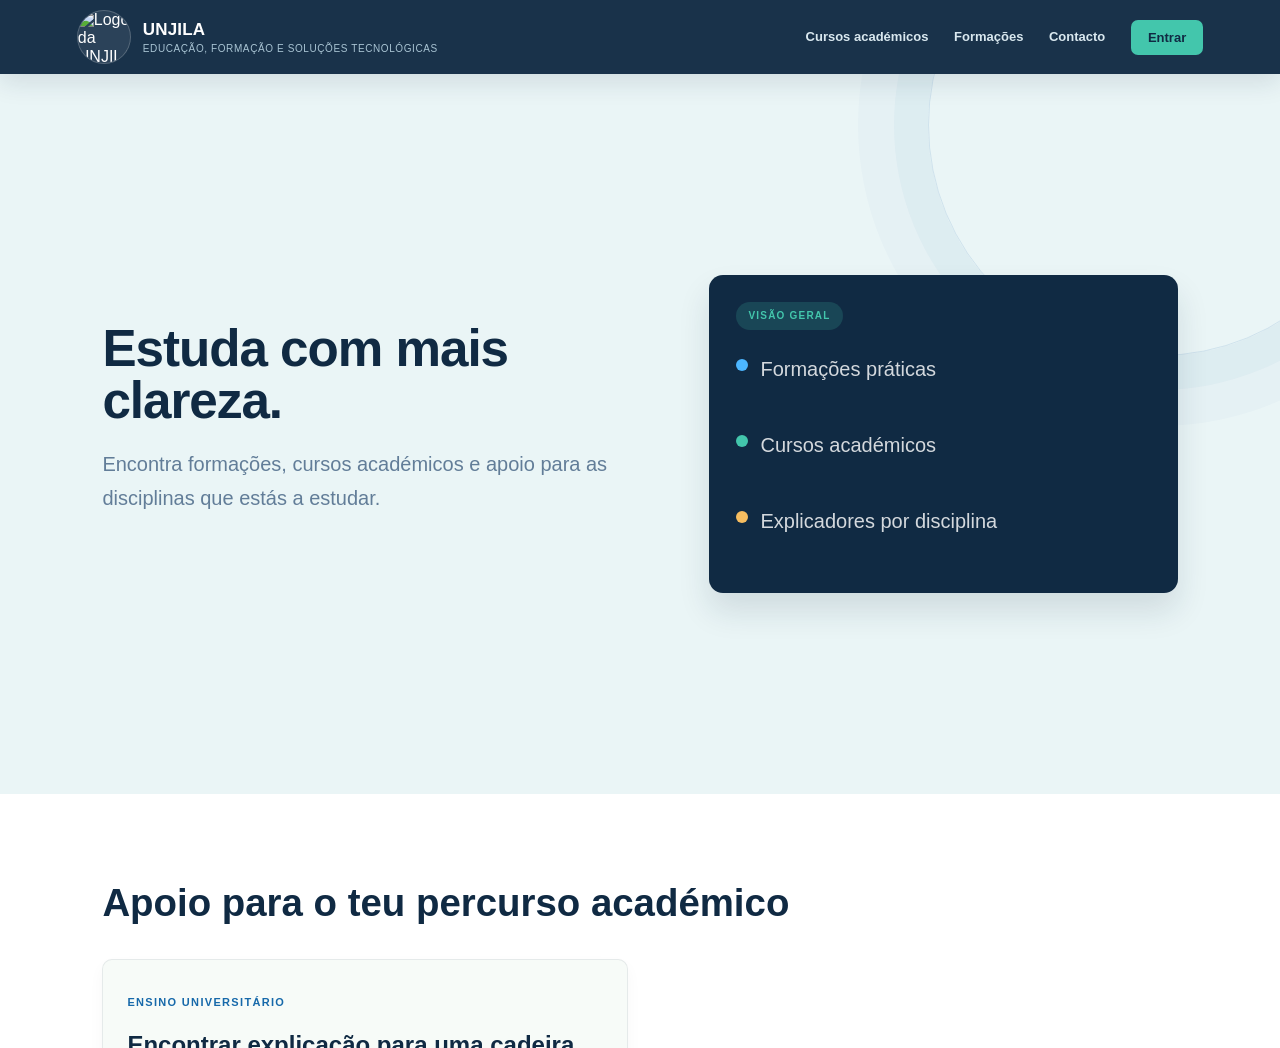
==== commit 93c5d029: "Finalização do MVP 90%" ====
--- a/aluno.html
+++ b/aluno.html
@@ -3,61 +3,51 @@
 <head>
     <meta charset="UTF-8">
     <meta name="viewport" content="width=device-width, initial-scale=1.0">
-    <title>Área do aluno | UNJILA</title>
+    <title>Área do aluno</title>
     <link rel="stylesheet" href="css/style.css">
 </head>
 <body class="aluno-page">
     <main class="aluno-shell">
         <nav class="aluno-navbar" aria-label="Navegação da área do aluno">
-            <a class="aluno-brand" href="/" aria-label="UNJILA - página inicial">
+            <a class="aluno-brand" href="/" aria-label="Página inicial">
                 <span class="aluno-brand-mark">U</span>
                 <span><strong>UNJILA</strong><small>Área académica</small></span>
             </a>
             <div class="aluno-nav-links">
-                <a href="#academiaAluno">Explorar academia</a>
+                <a href="#perfilAluno">Meu perfil</a>
                 <a href="#minhasFormacoes">Minhas formações</a>
-                <a href="/" class="aluno-nav-secondary">Página inicial</a>
-                <button id="btnLogoutAluno" class="btn btn-ghost btn-small" type="button">Sair</button>
+                <button id="btnLogoutAluno" class="btn btn-ghost btn-small" type="button">Terminar sessão</button>
             </div>
         </nav>
 
-        <section class="aluno-hero" aria-labelledby="tituloBoasVindas">
+        <section class="aluno-hero" aria-labelledby="nomeAluno">
             <div class="aluno-hero-content">
-                <p class="eyebrow aluno-eyebrow">Área do estudante</p>
-                <h1 id="tituloBoasVindas">Olá, <span id="nomeAluno">Aluno</span>.</h1>
-                <p>Encontra a disciplina que precisas, conhece os explicadores disponíveis e continua a construir o teu percurso.</p>
+                <h1 id="nomeAluno">Aluno</h1>
+                <p>Encontra disciplinas, consulta explicadores e acompanha o teu percurso académico.</p>
             </div>
-            <div class="aluno-hero-accent" aria-hidden="true"><span>UNJILA</span><strong>Aprender com direção.</strong></div>
         </section>
 
-        <section class="aluno-resumo" aria-label="Resumo da área do aluno">
-            <article class="aluno-resumo-card aluno-resumo-primary"><span class="resumo-icon" aria-hidden="true">▦</span><div><strong id="totalInscricoes">0</strong><span>formações inscritas</span></div></article>
-            <article class="aluno-resumo-card"><span class="resumo-icon" aria-hidden="true">⌁</span><div><strong id="totalCursosAcademicos">—</strong><span>cursos académicos</span></div></article>
-            <article class="aluno-resumo-card"><span class="resumo-icon" aria-hidden="true">◌</span><div><strong id="totalDisciplinasAcademicas">—</strong><span>disciplinas para explorar</span></div></article>
+        <section id="perfilAluno" class="aluno-section aluno-profile-section" aria-labelledby="tituloPerfilAluno">
+            <div class="aluno-section-heading">
+                <div><h2 id="tituloPerfilAluno">Meu perfil</h2></div>
+            </div>
+            <div class="aluno-profile-card">
+                <div><span>Nome</span><strong id="perfilNomeAluno">A carregar...</strong></div>
+                <div><span>Email</span><strong id="perfilEmailAluno">A carregar...</strong></div>
+            </div>
         </section>
 
-        <section id="academiaAluno" class="aluno-section academia-aluno-section" aria-labelledby="tituloAcademiaAluno">
+        <section id="solicitacoesApoioAluno" class="aluno-section aluno-support-section" aria-labelledby="tituloApoioAluno">
             <div class="aluno-section-heading">
-                <div><p class="eyebrow">Descoberta académica</p><h2 id="tituloAcademiaAluno">Encontra o teu próximo apoio</h2></div>
-                <p>Pesquisa por disciplina ou filtra pelo curso para encontrar explicadores associados.</p>
+                <div><h2 id="tituloApoioAluno">Solicitações de Apoio</h2></div>
             </div>
-
-            <div class="aluno-search-panel">
-                <label class="aluno-search-field" for="pesquisaDisciplina"><span>Pesquisar disciplina</span><div><span aria-hidden="true">⌕</span><input id="pesquisaDisciplina" type="search" placeholder="Ex.: Redes, Computação..." autocomplete="off"></div></label>
-                <label class="aluno-filter-field" for="filtroCurso"><span>Curso académico</span><select id="filtroCurso"><option value="">Todos os cursos académicos</option></select></label>
-                <button id="btnLimparPesquisa" class="btn btn-ghost" type="button">Limpar</button>
+            <div class="aluno-support-card">
+                <div id="listaSolicitacoesAluno" class="lista-solicitacoes-aluno"><p class="empty-state">A carregar solicitações...</p></div>
             </div>
-            <div id="estadoAcademia" class="status-message aluno-status" role="status" aria-live="polite"></div>
-
-            <div class="aluno-subsection-heading"><div><p class="eyebrow">Percursos disponíveis</p><h3>Cursos académicos</h3></div><span id="contadorCursos" class="section-count"></span></div>
-            <div id="listaCursosAcademicos" class="academia-cursos"></div>
-
-            <div class="aluno-subsection-heading aluno-disciplines-heading"><div><p class="eyebrow">Explora por conteúdo</p><h3>Disciplinas</h3></div><span id="contadorDisciplinas" class="section-count"></span></div>
-            <div id="listaDisciplinas" class="academia-resultados"></div>
         </section>
 
         <section id="minhasFormacoes" class="aluno-section aluno-formacoes-section" aria-labelledby="tituloFormacoesAluno">
-            <div class="aluno-section-heading"><div><p class="eyebrow">O teu percurso</p><h2 id="tituloFormacoesAluno">Minhas formações</h2></div><div class="aluno-formacoes-heading-meta"><span id="contadorFormacoesAluno" class="section-count"></span><p>Acompanha aqui as formações comerciais em que te inscreveste.</p></div></div>
+            <div class="aluno-section-heading"><div><h2 id="tituloFormacoesAluno">Minhas formações</h2></div></div>
             <div id="listaMinhasInscricoes" class="lista-aluno"></div>
         </section>
     </main>
@@ -70,6 +60,5 @@
     </div>
 
     <script src="js/aluno.js"></script>
-    <script src="js/academico.js"></script>
 </body>
 </html>
--- a/css/style.css
+++ b/css/style.css
@@ -266,132 +266,6 @@
     font-weight: bold;
 
     cursor: pointer;
-}
-
-/* =========================
-   AUTENTICAÇÃO NO MODAL
-========================= */
-
-.auth-modal {
-    display: flex;
-    flex-direction: column;
-    gap: 18px;
-}
-
-.auth-texto {
-    color: #475569;
-    margin-bottom: 8px;
-}
-
-.auth-toggle {
-    display: flex;
-    gap: 10px;
-    background: #f1f5f9;
-    padding: 6px;
-    border-radius: 12px;
-}
-
-.auth-tab {
-    flex: 1;
-    border: none;
-    border-radius: 10px;
-    background: transparent;
-    color: #334155;
-    font-weight: 700;
-    padding: 10px 12px;
-    cursor: pointer;
-}
-
-.auth-tab.active {
-    background: #0f172a;
-    color: white;
-}
-
-.auth-panel {
-    display: none;
-}
-
-.auth-panel.active {
-    display: block;
-}
-
-.auth-form,
-.form-modal {
-    display: flex;
-    flex-direction: column;
-    gap: 10px;
-}
-
-.auth-form label,
-.form-modal label {
-    font-weight: 700;
-    color: #334155;
-}
-    font-size: 16px;
-}
-
-.form-modal button {
-
-    margin-top: 10px;
-    padding: 12px 16px;
-    border: none;
-    border-radius: 10px;
-    background: #1d4ed8;
-    color: white;
-}
-
-    font-weight: 700;
-    cursor: pointer;
-    flex-direction: column;
-    align-items: center;
-    text-align: center;
-    background: linear-gradient(135deg, #102a43 0%, #184d79 100%);
-    color: white;
-    padding: clamp(80px, 10vw, 120px) 20px;
-}
-
-.home-page .contact-option {
-    display: flex;
-    min-height: 118px;
-    flex-direction: column;
-    justify-content: space-between;
-    gap: 14px;
-    min-width: 0;
-    padding: 18px;
-    border: 1px solid var(--home-line);
-    border-radius: 9px;
-    background: #fff;
-}
-
-.home-page .contact-option-label {
-    color: var(--home-blue);
-    font-size: 11px;
-    font-weight: 900;
-    letter-spacing: 0.1em;
-    text-transform: uppercase;
-}
-
-.home-page .contact-option a,
-.home-page .contact-option > span:last-child {
-    color: var(--home-ink);
-    font-size: 14px;
-    font-weight: 800;
-    line-height: 1.45;
-    text-decoration: none;
-    overflow-wrap: anywhere;
-    word-break: break-word;
-}
-
-.home-page .contact-option a:hover {
-    color: var(--home-blue);
-}
-
-.home-page .contact-option-links {
-    display: flex;
-    flex-direction: column;
-    gap: 5px;
-    min-width: 0;
-}
 }
 
 /* =========================
@@ -766,151 +640,6 @@
 /* =========================
    DETALHES DA FORMAÇÃO
 ========================= */
-
-.detalhes-container {
-    max-width: 850px;
-    margin: 50px auto 0;
-}
-
-.detalhes-card {
-    background: #0f172a;
-    color: white;
-
-    padding: 40px;
-
-    border-radius: 16px;
-
-    box-shadow:
-        0 15px 40px rgba(0, 0, 0, 0.15);
-
-    animation: aparecer 0.4s ease;
-}
-
-.detalhes-card h2 {
-    text-align: left;
-    margin-bottom: 20px;
-    font-size: 32px;
-}
-
-.detalhes-descricao {
-    font-size: 17px;
-    margin-bottom: 30px;
-    color: #cbd5e1;
-}
-
-.detalhes-info {
-    display: flex;
-    gap: 20px;
-    flex-wrap: wrap;
-
-    margin-bottom: 30px;
-}
-
-.info-item {
-    background: #1e293b;
-
-    padding: 15px 20px;
-
-    border-radius: 8px;
-
-    min-width: 180px;
-}
-
-.info-item span {
-    display: block;
-
-    font-size: 13px;
-
-    color: #94a3b8;
-
-    margin-bottom: 5px;
-}
-
-.info-item strong {
-    font-size: 18px;
-}
-
-.btn-inscricao {
-    padding: 14px 28px;
-
-    border: none;
-    border-radius: 8px;
-
-    background: #38bdf8;
-    color: #0f172a;
-
-    font-weight: bold;
-    font-size: 16px;
-
-    cursor: pointer;
-
-    transition: 0.3s;
-}
-
-.btn-inscricao:hover {
-    transform: translateY(-3px);
-}
-
-/* =========================
-   FORMULÁRIO DE INSCRIÇÃO
-========================= */
-
-.inscricao-container {
-    max-width: 700px;
-    margin: 30px auto;
-}
-
-.inscricao-card {
-    background: white;
-
-    padding: 35px;
-
-    border-radius: 14px;
-
-    box-shadow:
-        0 10px 30px rgba(0, 0, 0, 0.08);
-
-    border: 1px solid #e5e7eb;
-
-    animation: aparecer 0.4s ease;
-}
-
-.inscricao-card h2 {
-    text-align: left;
-    margin-bottom: 25px;
-}
-
-.inscricao-card form {
-    display: flex;
-    flex-direction: column;
-    gap: 10px;
-}
-
-.inscricao-card input {
-    padding: 13px;
-
-    border: 1px solid #cbd5e1;
-
-    border-radius: 7px;
-
-    font-size: 16px;
-}
-
-.inscricao-card button {
-    margin-top: 10px;
-
-    padding: 13px;
-
-    border: none;
-    border-radius: 7px;
-
-    background: #1e3a8a;
-    color: white;
-
-    font-weight: bold;
-
-    cursor: pointer;
-}
 
 /* =========================
    ANIMAÇÃO
@@ -3458,6 +3187,166 @@
     line-height: 1.35;
 }
 
+.aluno-profile-section {
+    margin-top: 34px;
+}
+
+.aluno-profile-card,
+.aluno-support-card {
+    display: grid;
+    gap: 16px;
+    padding: 22px 24px;
+    border: 1px solid #dfe7ef;
+    border-radius: 13px;
+    background: #fff;
+    box-shadow: 0 7px 18px rgba(31, 61, 96, 0.04);
+}
+
+.aluno-profile-card {
+    grid-template-columns: repeat(2, minmax(0, 1fr));
+}
+
+.aluno-profile-card span,
+.aluno-support-card strong {
+    display: block;
+    color: #8a97a8;
+    font-size: 11px;
+    font-weight: 800;
+    letter-spacing: 0.06em;
+    text-transform: uppercase;
+}
+
+.aluno-profile-card strong {
+    display: block;
+    margin-top: 5px;
+    color: #173b72;
+    font-size: 16px;
+    overflow-wrap: anywhere;
+}
+
+.aluno-support-section {
+    padding-top: 34px;
+    border-top: 1px solid #dfe7ef;
+}
+
+.aluno-support-card {
+    display: flex;
+    align-items: center;
+    justify-content: space-between;
+    gap: 20px;
+}
+
+.aluno-support-card-header {
+    display: flex;
+    align-items: center;
+    justify-content: space-between;
+    gap: 12px;
+}
+
+.lista-solicitacoes-aluno {
+    display: grid;
+    gap: 10px;
+    flex: 1;
+}
+
+.solicitacao-aluno-item {
+    display: flex;
+    align-items: center;
+    justify-content: space-between;
+    gap: 16px;
+    padding: 14px 16px;
+    border: 1px solid #e1e8f0;
+    border-radius: 10px;
+    background: #f8fbfe;
+}
+
+.solicitacao-aluno-item h3,
+.solicitacao-aluno-item p {
+    margin: 0;
+}
+
+.solicitacao-aluno-item h3 {
+    color: #173b72;
+    font-size: 15px;
+}
+
+.solicitacao-aluno-item p {
+    margin-top: 3px;
+    color: #718096;
+    font-size: 12px;
+}
+
+.solicitacao-status {
+    flex: 0 0 auto;
+    padding: 5px 9px;
+    border-radius: 999px;
+    font-size: 10px;
+    font-weight: 800;
+    letter-spacing: 0.06em;
+    text-transform: uppercase;
+}
+
+.solicitacao-status-pendente {
+    background: #fff4d6;
+    color: #9a6700;
+}
+
+.solicitacao-status-aceite {
+    background: #dcf7e7;
+    color: #167044;
+}
+
+.solicitacao-status-recusada {
+    background: #ffe3e3;
+    color: #ae3030;
+}
+
+.solicitacao-aluno-acoes {
+    display: flex;
+    align-items: center;
+    gap: 10px;
+    flex: 0 0 auto;
+}
+
+.solicitacao-remover {
+    color: #ae3030;
+}
+
+.solicitacao-remover:hover {
+    background: #fff0f0;
+    color: #8f2424;
+}
+
+.solicitacao-remover:disabled {
+    cursor: not-allowed;
+    opacity: 0.65;
+}
+
+.admin-deletion-requests {
+    margin-top: 24px;
+}
+
+.admin-deletion-requests h3 {
+    margin-bottom: 12px;
+}
+
+.admin-request-actions {
+    display: flex;
+    gap: 8px;
+    flex: 0 0 auto;
+}
+
+.aluno-support-card p {
+    flex: 1;
+    margin: 0;
+    color: #718096;
+    font-size: 14px;
+}
+
+.aluno-support-card .btn {
+    flex: 0 0 auto;
+}
+
 .aluno-resumo {
     display: grid;
     grid-template-columns: repeat(3, minmax(0, 1fr));
@@ -3533,114 +3422,6 @@
     font-size: 14px;
 }
 
-.aluno-search-panel {
-    display: grid;
-    grid-template-columns: minmax(0, 1.5fr) minmax(210px, 0.8fr) auto;
-    align-items: end;
-    gap: 14px;
-    padding: 18px;
-    border: 1px solid #d8e5f0;
-    border-radius: 14px;
-    background: #fff;
-    box-shadow: 0 8px 22px rgba(31, 61, 96, 0.05);
-}
-
-.aluno-search-field,
-.aluno-filter-field {
-    display: flex;
-    flex-direction: column;
-    gap: 7px;
-    color: #536176;
-    font-size: 12px;
-    font-weight: 800;
-}
-
-.aluno-search-field > div {
-    display: flex;
-    align-items: center;
-    gap: 9px;
-    height: 46px;
-    padding: 0 13px;
-    border: 1px solid #cbd8e5;
-    border-radius: 9px;
-    background: #f8fbfe;
-}
-
-.aluno-search-field > div > span {
-    color: #1d4ed8;
-    font-size: 23px;
-}
-
-.aluno-search-field input,
-.aluno-filter-field select {
-    width: 100%;
-    border: 0;
-    outline: 0;
-    background: transparent;
-    color: #172033;
-    font: inherit;
-    font-weight: 500;
-}
-
-.aluno-filter-field select {
-    height: 46px;
-    padding: 0 12px;
-    border: 1px solid #cbd8e5;
-    border-radius: 9px;
-    background: #f8fbfe;
-}
-
-.aluno-search-panel .btn {
-    height: 46px;
-}
-
-.aluno-status {
-    margin: 12px 0 0;
-}
-
-.aluno-subsection-heading {
-    display: flex;
-    align-items: end;
-    justify-content: space-between;
-    gap: 16px;
-    margin: 34px 0 15px;
-}
-
-.aluno-subsection-heading h3 {
-    margin: 0;
-    color: #172033;
-    font-size: 20px;
-}
-
-.aluno-subsection-heading .eyebrow {
-    margin-bottom: 4px;
-}
-
-.aluno-disciplines-heading {
-    margin-top: 46px;
-}
-
-.academia-cursos,
-.academia-resultados {
-    grid-template-columns: repeat(auto-fit, minmax(250px, 1fr));
-    gap: 14px;
-}
-
-.academia-curso-card,
-.academia-disciplina-card {
-    border-color: #e1e8f0;
-    border-radius: 13px;
-    box-shadow: 0 6px 18px rgba(31, 61, 96, 0.04);
-    transition: transform 0.2s ease, box-shadow 0.2s ease, border-color 0.2s ease;
-}
-
-.academia-curso-card:hover,
-.academia-disciplina-card:hover {
-    border-color: #b8d1e8;
-    box-shadow: 0 12px 24px rgba(31, 61, 96, 0.09);
-    transform: translateY(-3px);
-}
-
 .aluno-formacoes-section {
     padding-top: 34px;
     border-top: 1px solid #dfe7ef;
@@ -3665,12 +3446,22 @@
 }
 
 .formacao-aluno-card {
+    position: relative;
     align-items: center;
     min-height: 126px;
     padding: 20px 22px;
+    overflow: hidden;
     background: #fff !important;
-    box-shadow: 0 7px 18px rgba(31, 61, 96, 0.04);
+    box-shadow: 0 8px 22px rgba(31, 61, 96, 0.06);
     transition: border-color 0.2s ease, box-shadow 0.2s ease, transform 0.2s ease;
+}
+
+.formacao-aluno-card::before {
+    position: absolute;
+    inset: 0 auto 0 0;
+    width: 4px;
+    background: #56b8b0;
+    content: "";
 }
 
 .formacao-aluno-card:hover {
@@ -3695,11 +3486,13 @@
 .formacao-aluno-topo h3 {
     margin: 0;
     color: #173b72;
-    font-size: 18px;
+    font-size: 19px;
+    line-height: 1.3;
 }
 
 .formacao-status {
     display: inline-flex;
+    align-self: flex-start;
     padding: 5px 9px;
     border-radius: 999px;
     font-size: 10px;
@@ -3713,6 +3506,12 @@
     color: #9a6700;
 }
 
+.formacao-status-pendente,
+.formacao-status-aprovado,
+.formacao-status-reprovado {
+    white-space: nowrap;
+}
+
 .formacao-status-aprovado {
     background: #dcf7e7;
     color: #167044;
@@ -3747,20 +3546,28 @@
     font-size: 13px;
 }
 
+.formacao-meta-item {
+    min-width: 110px;
+}
+
 .formacao-meta-pagamento strong {
     color: #1d4ed8;
 }
 
-.formacao-aluno-arrow {
-    margin-left: 18px;
-    color: #8aa6c2;
-    font-size: 25px;
-    transition: transform 0.2s ease, color 0.2s ease;
-}
-
-.formacao-aluno-card:hover .formacao-aluno-arrow {
-    color: #1d4ed8;
-    transform: translateX(4px);
+.formacao-aluno-acoes {
+    display: flex;
+    align-items: flex-start;
+    gap: 12px;
+    flex: 0 0 auto;
+}
+
+.formacao-remover {
+    color: #ae3030;
+}
+
+.formacao-remover:hover {
+    background: #fff0f0;
+    color: #8f2424;
 }
 
 .aluno-page .btn:focus-visible,
@@ -3816,8 +3623,11 @@
         margin-bottom: 34px;
     }
 
-    .aluno-section-heading,
-    .aluno-subsection-heading {
+    .aluno-profile-card {
+        grid-template-columns: 1fr;
+    }
+
+    .aluno-section-heading {
         align-items: flex-start;
         flex-direction: column;
         gap: 8px;
@@ -3833,15 +3643,28 @@
         align-items: flex-start;
     }
 
-    .formacao-aluno-arrow {
-        display: none;
-    }
-
-    .aluno-search-panel {
-        grid-template-columns: 1fr;
-    }
-
-    .aluno-search-panel .btn {
+    .formacao-aluno-acoes {
+        width: 100%;
+        align-items: flex-start;
+        justify-content: space-between;
+    }
+
+    .aluno-support-card {
+        align-items: stretch;
+        flex-direction: column;
+    }
+
+    .solicitacao-aluno-item {
+        align-items: flex-start;
+        flex-direction: column;
+    }
+
+    .solicitacao-aluno-acoes {
+        width: 100%;
+        justify-content: space-between;
+    }
+
+    .aluno-support-card .btn {
         width: 100%;
     }
 
@@ -3974,6 +3797,16 @@
     display: grid;
     grid-template-columns: repeat(auto-fit, minmax(250px, 1fr));
     gap: 20px;
+}
+
+.home-page .academia-curso-card {
+    display: flex;
+    min-height: 245px;
+    flex-direction: column;
+}
+
+.home-page .academia-curso-meta {
+    margin-top: auto;
 }
 
 .home-page .card {
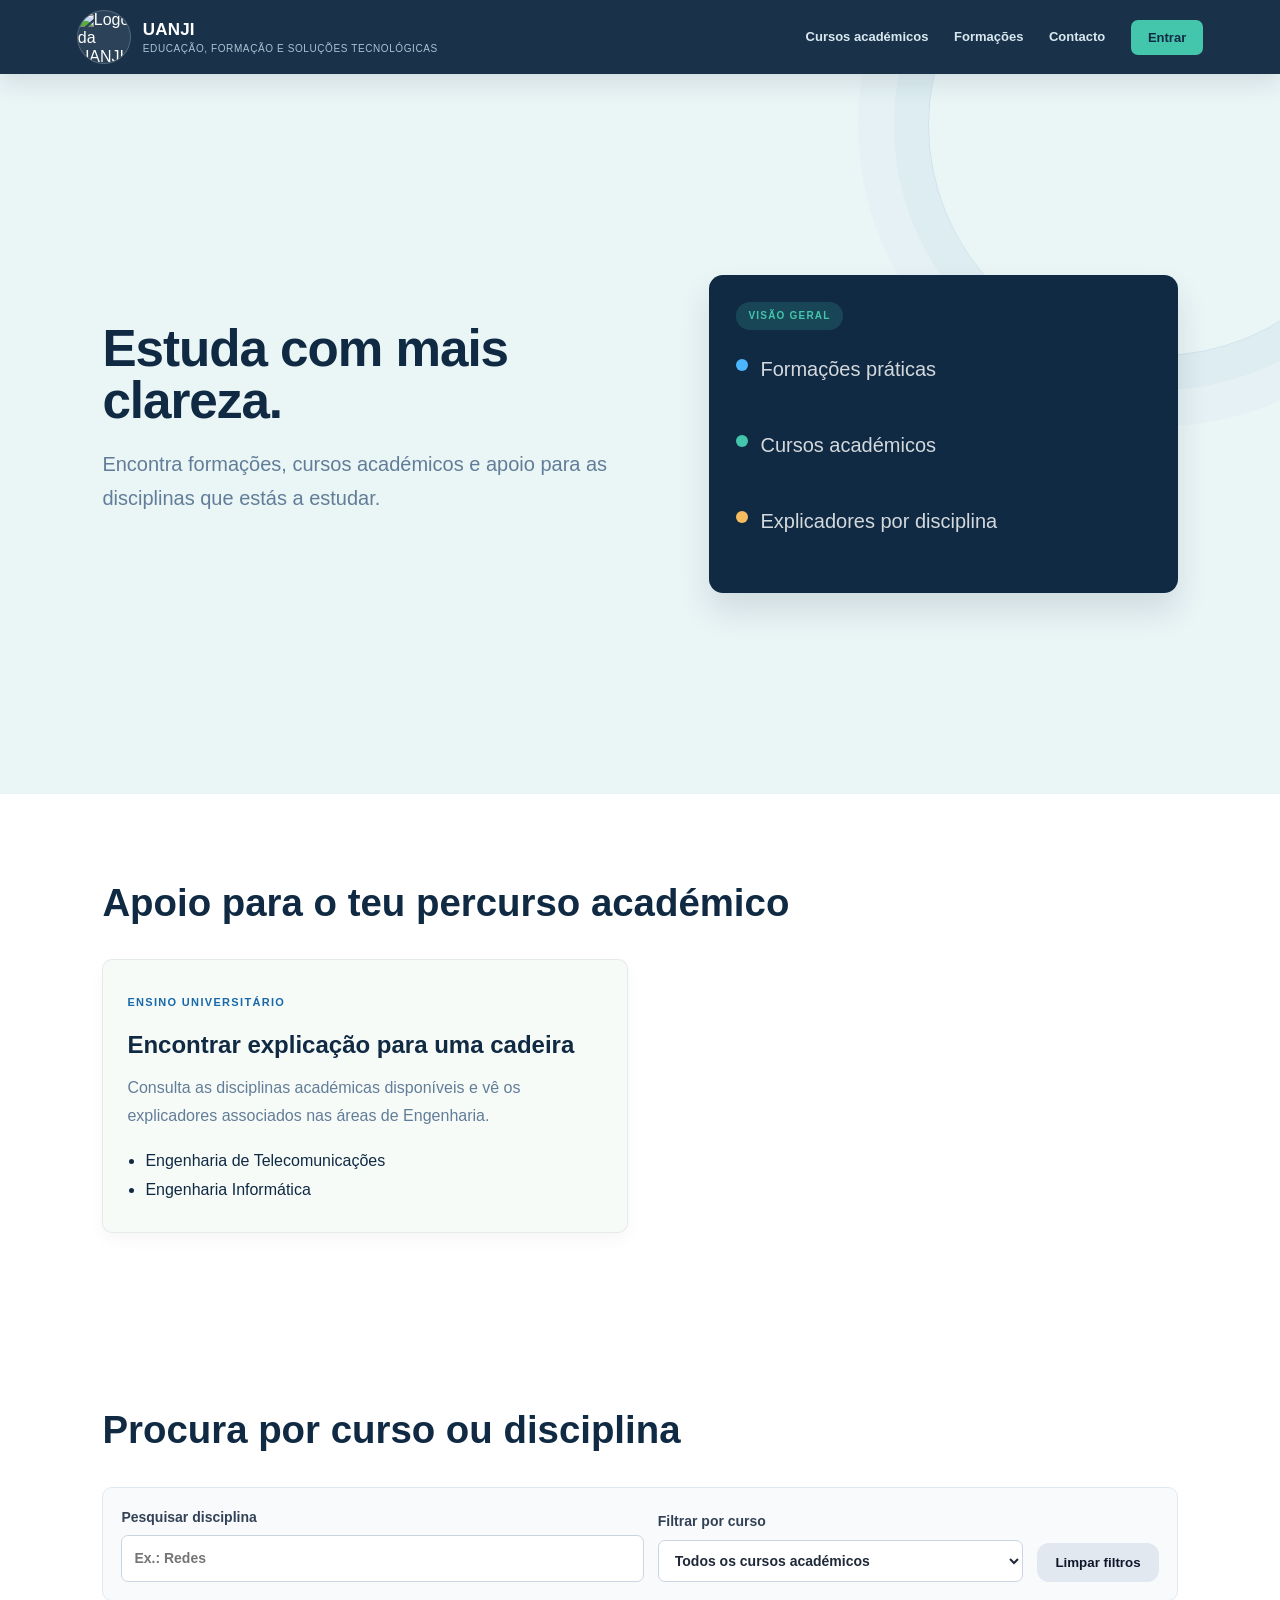
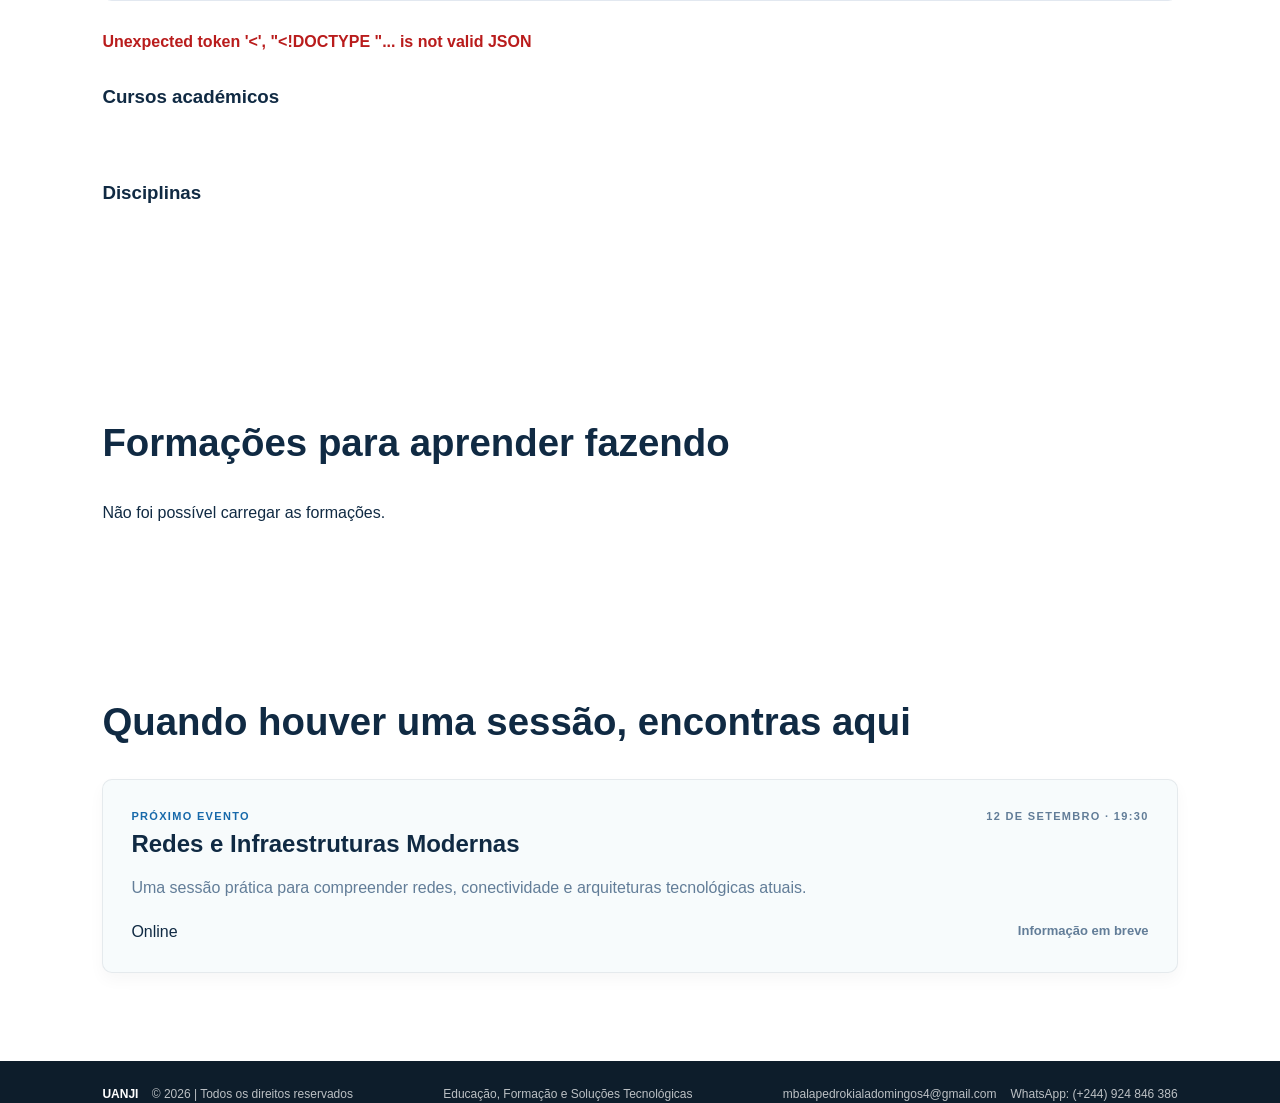
==== commit 26202276: "Alteração do painel de aluno, explicador e administrador" ====
--- a/aluno.html
+++ b/aluno.html
@@ -8,48 +8,71 @@
 </head>
 <body class="aluno-page">
     <main class="aluno-shell">
-        <nav class="aluno-navbar" aria-label="Navegação da área do aluno">
+        <aside class="aluno-sidebar" aria-label="Navegação da área do aluno">
             <a class="aluno-brand" href="/" aria-label="Página inicial">
                 <span class="aluno-brand-mark">U</span>
-                <span><strong>UNJILA</strong><small>Área académica</small></span>
+                <span><strong>UANJI</strong><small>Área académica</small></span>
             </a>
-            <div class="aluno-nav-links">
-                <a href="#perfilAluno">Meu perfil</a>
-                <a href="#minhasFormacoes">Minhas formações</a>
-                <button id="btnLogoutAluno" class="btn btn-ghost btn-small" type="button">Terminar sessão</button>
+            <div class="aluno-sidebar-divider"></div>
+            <p class="aluno-sidebar-label">Menu</p>
+            <nav class="aluno-sidebar-nav" aria-label="Secções do perfil">
+                <a class="aluno-sidebar-link" href="#perfilAluno"><span class="aluno-sidebar-index">01</span><strong>Informações pessoais</strong></a>
+                <a class="aluno-sidebar-link" href="#solicitacoesApoioAluno"><span class="aluno-sidebar-index">02</span><strong>Solicitações de apoio</strong></a>
+                <a class="aluno-sidebar-link" href="#minhasFormacoes"><span class="aluno-sidebar-index">03</span><strong>Formações</strong></a>
+            </nav>
+            <div class="aluno-sidebar-footer">
+                <button id="btnLogoutAluno" class="aluno-sidebar-logout" type="button"><span aria-hidden="true">↪</span> Terminar sessão</button>
             </div>
-        </nav>
+        </aside>
 
-        <section class="aluno-hero" aria-labelledby="nomeAluno">
-            <div class="aluno-hero-content">
-                <h1 id="nomeAluno">Aluno</h1>
-                <p>Encontra disciplinas, consulta explicadores e acompanha o teu percurso académico.</p>
-            </div>
-        </section>
+        <div class="aluno-main-content">
+            <section class="aluno-hero" aria-labelledby="nomeAluno">
+                <div class="aluno-hero-content">
+                    <h1 id="nomeAluno">Aluno</h1>
+                </div>
+            </section>
 
-        <section id="perfilAluno" class="aluno-section aluno-profile-section" aria-labelledby="tituloPerfilAluno">
-            <div class="aluno-section-heading">
-                <div><h2 id="tituloPerfilAluno">Meu perfil</h2></div>
-            </div>
-            <div class="aluno-profile-card">
-                <div><span>Nome</span><strong id="perfilNomeAluno">A carregar...</strong></div>
-                <div><span>Email</span><strong id="perfilEmailAluno">A carregar...</strong></div>
-            </div>
-        </section>
+            <section id="perfilAluno" class="aluno-section aluno-profile-section" aria-labelledby="tituloPerfilAluno" hidden>
+                <div class="aluno-section-heading">
+                    <h2 id="tituloPerfilAluno">Informações pessoais</h2>
+                </div>
+                <div class="aluno-profile-card">
+                    <div class="aluno-profile-view" id="resumoPerfilAluno">
+                        <div><span>Nome</span><strong id="perfilNomeAluno">A carregar...</strong></div>
+                        <div><span>Email</span><strong id="perfilEmailAluno">A carregar...</strong></div>
+                        <div><span>Sexo</span><strong id="perfilSexoResumo">Não informado</strong></div>
+                        <div><span>Curso</span><strong id="perfilCursoResumo">Não informado</strong></div>
+                        <div><span>Instituição</span><strong id="perfilInstituicaoResumo">Não informado</strong></div>
+                        <div><span>Ano da faculdade</span><strong id="perfilAnoResumo">Não informado</strong></div>
+                        <div><span>Data de nascimento</span><strong id="perfilDataNascimentoResumo">Não informado</strong></div>
+                    </div>
+                    <button id="btnEditarPerfilAluno" class="btn btn-ghost btn-small aluno-profile-edit" type="button">Editar</button>
+                    <form id="formPerfilAluno" class="aluno-profile-form" hidden>
+                        <div class="campo"><label for="perfilSexoAluno">Sexo</label><select id="perfilSexoAluno"><option value="">Prefiro não informar</option><option value="Feminino">Feminino</option><option value="Masculino">Masculino</option><option value="Outro">Outro</option></select></div>
+                        <div class="campo"><label for="perfilCursoAluno">Curso</label><input id="perfilCursoAluno" maxlength="150" placeholder="Ex.: Engenharia Informática"></div>
+                        <div class="campo"><label for="perfilInstituicaoAluno">Instituição</label><input id="perfilInstituicaoAluno" maxlength="150" placeholder="Nome da universidade"></div>
+                        <div class="campo"><label for="perfilAnoAluno">Ano da faculdade</label><select id="perfilAnoAluno"><option value="">Seleccionar</option><option value="1">1.º ano</option><option value="2">2.º ano</option><option value="3">3.º ano</option><option value="4">4.º ano</option><option value="5">5.º ano</option><option value="6">6.º ano</option><option value="7">7.º ano</option><option value="8">8.º ano</option><option value="9">9.º ano</option><option value="10">10.º ano</option></select></div>
+                        <div class="campo"><label for="perfilDataNascimentoAluno">Data de nascimento</label><input id="perfilDataNascimentoAluno" type="date"></div>
+                        <div class="aluno-profile-form-actions"><button class="btn btn-primary btn-small" type="submit">Guardar informações</button><span id="mensagemPerfilAluno" class="status-message" role="status" aria-live="polite"></span></div>
+                    </form>
+                </div>
+            </section>
 
-        <section id="solicitacoesApoioAluno" class="aluno-section aluno-support-section" aria-labelledby="tituloApoioAluno">
-            <div class="aluno-section-heading">
-                <div><h2 id="tituloApoioAluno">Solicitações de Apoio</h2></div>
-            </div>
-            <div class="aluno-support-card">
-                <div id="listaSolicitacoesAluno" class="lista-solicitacoes-aluno"><p class="empty-state">A carregar solicitações...</p></div>
-            </div>
-        </section>
+            <section id="solicitacoesApoioAluno" class="aluno-section aluno-support-section" aria-labelledby="tituloApoioAluno" hidden>
+                <div class="aluno-section-heading">
+                    <h2 id="tituloApoioAluno">Solicitações de apoio</h2>
+                </div>
+                <div class="aluno-support-card">
+                    <div id="listaSolicitacoesAluno" class="lista-solicitacoes-aluno"><p class="empty-state">A carregar solicitações...</p></div>
+                </div>
+            </section>
 
-        <section id="minhasFormacoes" class="aluno-section aluno-formacoes-section" aria-labelledby="tituloFormacoesAluno">
-            <div class="aluno-section-heading"><div><h2 id="tituloFormacoesAluno">Minhas formações</h2></div></div>
-            <div id="listaMinhasInscricoes" class="lista-aluno"></div>
-        </section>
+            <section id="minhasFormacoes" class="aluno-section aluno-formacoes-section" aria-labelledby="tituloFormacoesAluno" hidden>
+                <div class="aluno-section-heading"><h2 id="tituloFormacoesAluno">Minhas formações</h2></div>
+                <div id="listaMinhasInscricoes" class="lista-aluno"></div>
+            </section>
+
+        </div>
     </main>
 
     <div id="modalAcademia" class="modal" role="dialog" aria-modal="true" aria-labelledby="tituloModalAcademia">
--- a/css/style.css
+++ b/css/style.css
@@ -2393,6 +2393,25 @@
 
 .home-page footer strong {
     color: white;
+}
+
+.home-page .footer-contacto {
+    display: flex;
+    gap: 14px;
+    margin: 0;
+    flex-wrap: wrap;
+    justify-content: flex-end;
+}
+
+.home-page .footer-contacto a {
+    color: rgba(255, 255, 255, 0.72);
+    text-decoration: none;
+}
+
+.home-page .footer-contacto a:hover,
+.home-page .footer-contacto a:focus-visible {
+    color: #fff;
+    text-decoration: underline;
 }
 
 .home-page footer span {
@@ -3021,23 +3040,19 @@
 .home-page .dot-cyan { background: var(--home-cyan); }
 .home-page .dot-gold { background: #f6bd60; }
 
-/* =========================
-   NOVA ÁREA DO ALUNO
-========================= */
-
-.aluno-page {
+.explicador-page {
     min-height: 100vh;
     padding: 0 24px 56px;
     background: #f4f7fb;
     color: #172033;
 }
 
-.aluno-shell {
-    max-width: 1180px;
+.explicador-shell {
+    max-width: 1080px;
     margin: 0 auto;
 }
 
-.aluno-navbar {
+.explicador-navbar {
     display: flex;
     align-items: center;
     justify-content: space-between;
@@ -3046,7 +3061,7 @@
     border-bottom: 1px solid #e1e8f0;
 }
 
-.aluno-brand {
+.explicador-brand {
     display: inline-flex;
     align-items: center;
     gap: 10px;
@@ -3054,7 +3069,7 @@
     text-decoration: none;
 }
 
-.aluno-brand-mark {
+.explicador-brand-mark {
     display: grid;
     width: 34px;
     height: 34px;
@@ -3066,17 +3081,17 @@
     font-weight: 900;
 }
 
-.aluno-brand strong,
-.aluno-brand small {
+.explicador-brand strong,
+.explicador-brand small {
     display: block;
 }
 
-.aluno-brand strong {
+.explicador-brand strong {
     font-size: 15px;
     letter-spacing: 0.08em;
 }
 
-.aluno-brand small {
+.explicador-brand small {
     margin-top: 2px;
     color: #718096;
     font-size: 10px;
@@ -3084,10 +3099,434 @@
     text-transform: uppercase;
 }
 
-.aluno-nav-links {
-    display: flex;
+.explicador-header,
+.explicador-section-heading {
+    display: flex;
+    align-items: end;
+    justify-content: space-between;
+    gap: 24px;
+}
+
+.explicador-header {
+    margin: 42px 0 34px;
+    padding: 32px 34px;
+    border: 1px solid #dce6f0;
+    border-radius: 18px;
+    background: linear-gradient(135deg, #173b72 0%, #245b91 100%);
+    box-shadow: 0 16px 30px rgba(23, 59, 114, 0.13);
+}
+
+.explicador-header h1,
+.explicador-section-heading h2 {
+    margin: 0;
+    color: #fff;
+}
+
+.explicador-header h1 {
+    margin-top: 7px;
+    font-size: clamp(1.8rem, 3vw, 2.7rem);
+}
+
+.explicador-header p,
+.explicador-section-heading p {
+    margin: 8px 0 0;
+    color: #718096;
+    font-size: 14px;
+}
+
+.explicador-header p {
+    color: #d9e7f5;
+}
+
+.explicador-eyebrow {
+    display: block;
+    color: #7d9fc2;
+    font-size: 10px;
+    font-weight: 800;
+    letter-spacing: 0.12em;
+    text-transform: uppercase;
+}
+
+.explicador-header .explicador-eyebrow {
+    color: #a9c9e7;
+}
+
+.explicador-header-stat {
+    display: flex;
+    min-width: 126px;
+    padding: 14px 16px;
+    border: 1px solid rgba(255, 255, 255, 0.2);
+    border-radius: 12px;
+    background: rgba(255, 255, 255, 0.1);
+    flex-direction: column;
+    text-align: right;
+}
+
+.explicador-header-stat strong {
+    color: #fff;
+    font-size: 18px;
+}
+
+.explicador-header-stat span {
+    margin-top: 3px;
+    color: #c3d9ed;
+    font-size: 12px;
+}
+
+.explicador-section-heading p {
+    max-width: 300px;
+}
+
+.explicador-section-heading h2 {
+    margin-top: 6px;
+    color: #172033;
+}
+
+.explicador-section {
+    padding-top: 30px;
+    border-top: 1px solid #dfe7ef;
+}
+
+.explicador-requests-list {
+    display: grid;
+    gap: 14px;
+    margin-top: 22px;
+}
+
+.explicador-request-card {
+    display: flex;
+    align-items: flex-start;
+    justify-content: space-between;
+    gap: 24px;
+    padding: 22px;
+    border: 1px solid #e1e8f0;
+    border-radius: 13px;
+    background: #fff;
+    box-shadow: 0 8px 22px rgba(31, 61, 96, 0.05);
+}
+
+.explicador-request-content {
+    min-width: 0;
+    flex: 1;
+}
+
+.explicador-request-content h3 {
+    margin: 0 0 8px;
+    color: #173b72;
+    font-size: 18px;
+}
+
+.explicador-request-content p {
+    margin: 4px 0;
+    color: #718096;
+    font-size: 13px;
+}
+
+.explicador-request-message {
+    margin-top: 16px !important;
+    padding-top: 14px;
+    border-top: 1px solid #edf1f5;
+    color: #536176 !important;
+}
+
+.explicador-request-meta {
+    display: flex;
+    gap: 24px;
+    flex-wrap: wrap;
+    margin-top: 16px;
+}
+
+.explicador-request-meta span,
+.explicador-request-meta strong {
+    display: block;
+}
+
+.explicador-request-meta span {
+    color: #8a97a8;
+    font-size: 10px;
+    font-weight: 800;
+    letter-spacing: 0.06em;
+    text-transform: uppercase;
+}
+
+.explicador-request-meta strong {
+    margin-top: 3px;
+    color: #536176;
+    font-size: 13px;
+}
+
+.explicador-request-actions {
+    display: flex;
+    align-items: flex-end;
+    flex-direction: column;
+    gap: 10px;
+    flex: 0 0 auto;
+}
+
+@media (max-width: 700px) {
+    .explicador-page {
+        padding: 0 14px 36px;
+    }
+
+    .explicador-navbar,
+    .explicador-header,
+    .explicador-section-heading,
+    .explicador-request-card {
+        align-items: flex-start;
+        flex-direction: column;
+    }
+
+    .explicador-navbar {
+        padding: 16px 0;
+    }
+
+    .explicador-header {
+        margin: 28px 0 22px;
+        padding: 24px 22px;
+    }
+
+    .explicador-header-stat {
+        width: 100%;
+        text-align: left;
+    }
+
+    .explicador-request-card {
+        gap: 18px;
+    }
+
+    .explicador-request-actions {
+        width: 100%;
+        align-items: stretch;
+        flex-direction: row;
+        flex-wrap: wrap;
+    }
+}
+
+/* =========================
+   NOVA ÁREA DO ALUNO
+========================= */
+
+.aluno-page {
+    min-height: 100vh;
+    padding: 28px;
+    background: #eef3f8;
+    color: #172033;
+}
+
+.aluno-shell {
+    display: grid;
+    max-width: 1440px;
+    min-height: calc(100vh - 56px);
+    grid-template-columns: 258px minmax(0, 1fr);
+    gap: 28px;
+    margin: 0 auto;
+}
+
+.aluno-sidebar {
+    position: sticky;
+    top: 28px;
+    display: flex;
+    min-height: calc(100vh - 56px);
+    padding: 25px 16px 18px;
+    border: 1px solid #d9e3ed;
+    border-radius: 20px;
+    background: #153660;
+    box-shadow: 0 18px 40px rgba(31, 61, 96, 0.13);
+    flex-direction: column;
+}
+
+.aluno-brand {
+    display: inline-flex;
     align-items: center;
-    gap: 20px;
+    gap: 10px;
+    padding: 0 9px;
+    color: #fff;
+    text-decoration: none;
+}
+
+.aluno-brand-mark {
+    display: grid;
+    width: 34px;
+    height: 34px;
+    place-items: center;
+    border-radius: 10px;
+    background: #56b8b0;
+    color: #fff;
+    font-size: 17px;
+    font-weight: 900;
+}
+
+.aluno-brand strong,
+.aluno-brand small {
+    display: block;
+}
+
+.aluno-brand strong {
+    font-size: 15px;
+    letter-spacing: 0.08em;
+}
+
+.aluno-brand small {
+    margin-top: 2px;
+    color: #a9c9e7;
+    font-size: 10px;
+    letter-spacing: 0.06em;
+    text-transform: uppercase;
+}
+
+.aluno-sidebar-divider {
+    height: 1px;
+    margin: 28px 9px 23px;
+    background: rgba(255, 255, 255, 0.14);
+}
+
+.aluno-sidebar-label,
+.aluno-section-kicker,
+.aluno-hero-kicker {
+    color: #78c9c2;
+    font-size: 10px;
+    font-weight: 800;
+    letter-spacing: 0.12em;
+    text-transform: uppercase;
+}
+
+.aluno-sidebar-label {
+    margin: 0 9px 12px;
+}
+
+.aluno-sidebar-nav {
+    display: flex;
+    flex-direction: column;
+    gap: 6px;
+}
+
+.aluno-sidebar-link {
+    display: flex;
+    align-items: center;
+    gap: 11px;
+    min-height: 62px;
+    padding: 10px 9px;
+    border: 1px solid transparent;
+    border-radius: 11px;
+    color: #c5d8ea;
+    text-decoration: none;
+    transition: background 0.2s ease, border-color 0.2s ease, color 0.2s ease;
+}
+
+.aluno-sidebar-link:hover,
+.aluno-sidebar-link:focus-visible,
+.aluno-sidebar-link.active {
+    border-color: rgba(143, 214, 206, 0.2);
+    background: rgba(255, 255, 255, 0.1);
+    color: #fff;
+}
+
+.aluno-sidebar-link strong,
+.aluno-sidebar-link small {
+    display: block;
+}
+
+.aluno-sidebar-link strong {
+    font-size: 12px;
+}
+
+.aluno-sidebar-link small {
+    margin-top: 4px;
+    color: #8faecb;
+    font-size: 11px;
+}
+
+.aluno-sidebar-index {
+    display: grid;
+    width: 30px;
+    height: 30px;
+    flex: 0 0 30px;
+    place-items: center;
+    border: 1px solid rgba(255, 255, 255, 0.18);
+    border-radius: 8px;
+    color: #a9c9e7;
+    font-size: 10px;
+    font-weight: 800;
+}
+
+.aluno-sidebar-link.active .aluno-sidebar-index {
+    border-color: #8fd6ce;
+    background: #8fd6ce;
+    color: #153660;
+}
+
+.aluno-sidebar-footer {
+    display: grid;
+    gap: 18px;
+    margin-top: auto;
+    padding: 18px 9px 0;
+    border-top: 1px solid rgba(255, 255, 255, 0.14);
+}
+
+.aluno-sidebar-note {
+    display: flex;
+    align-items: center;
+    gap: 9px;
+}
+
+.aluno-sidebar-note-mark {
+    display: grid;
+    width: 27px;
+    height: 27px;
+    place-items: center;
+    border-radius: 50%;
+    background: rgba(143, 214, 206, 0.2);
+    color: #8fd6ce;
+    font-size: 11px;
+    font-weight: 900;
+}
+
+.aluno-sidebar-note strong,
+.aluno-sidebar-note small {
+    display: block;
+}
+
+.aluno-sidebar-note strong {
+    color: #fff;
+    font-size: 10px;
+}
+
+.aluno-sidebar-note small {
+    margin-top: 3px;
+    color: #8faecb;
+    font-size: 9px;
+}
+
+.aluno-sidebar-logout {
+    padding: 9px 0;
+    border: 0;
+    background: transparent;
+    color: #a9c9e7;
+    cursor: pointer;
+    font: inherit;
+    font-size: 12px;
+    text-align: left;
+}
+
+.aluno-sidebar-logout:hover {
+    color: #fff;
+}
+
+.aluno-main-content {
+    min-width: 0;
+}
+
+.aluno-hero-kicker {
+    display: block;
+    margin-bottom: 9px;
+    color: #8fd6ce;
+}
+
+.aluno-section-kicker {
+    display: block;
+    margin-bottom: 7px;
+    color: #3f8f91;
+    font-size: 10px;
 }
 
 .aluno-nav-links a {
@@ -3206,6 +3645,66 @@
     grid-template-columns: repeat(2, minmax(0, 1fr));
 }
 
+.aluno-profile-view {
+    display: grid;
+    grid-column: 1 / -1;
+    grid-template-columns: repeat(2, minmax(0, 1fr));
+    gap: 16px;
+}
+
+.aluno-profile-edit {
+    justify-self: start;
+}
+
+.aluno-profile-form {
+    display: grid;
+    grid-column: 1 / -1;
+    grid-template-columns: repeat(2, minmax(0, 1fr));
+    gap: 14px 18px;
+    padding-top: 18px;
+    border-top: 1px solid #edf1f5;
+}
+
+.aluno-profile-form .campo {
+    display: grid;
+    gap: 6px;
+}
+
+.aluno-profile-form label {
+    color: #536176;
+    font-size: 12px;
+    font-weight: 700;
+}
+
+.aluno-profile-form input,
+.aluno-profile-form select {
+    width: 100%;
+    min-height: 40px;
+    padding: 9px 11px;
+    border: 1px solid #d5e0ea;
+    border-radius: 7px;
+    background: #fbfcfe;
+    color: #172033;
+    font: inherit;
+}
+
+.aluno-profile-form-actions {
+    display: flex;
+    align-items: center;
+    grid-column: 1 / -1;
+    gap: 14px;
+}
+
+.aluno-profile-form-actions .status-message {
+    margin: 0;
+}
+
+.aluno-profile-form[hidden],
+.aluno-profile-view[hidden],
+.aluno-profile-edit[hidden] {
+    display: none;
+}
+
 .aluno-profile-card span,
 .aluno-support-card strong {
     display: block;
@@ -3581,30 +4080,50 @@
 
 @media (max-width: 760px) {
     .aluno-page {
-        padding: 0 14px 36px;
-    }
-
-    .aluno-navbar {
+        padding: 14px;
+    }
+
+    .aluno-shell {
+        display: block;
+        min-height: 0;
+    }
+
+    .aluno-sidebar {
+        position: static;
+        min-height: 0;
+        margin-bottom: 18px;
+        padding: 16px;
+        border-radius: 16px;
+    }
+
+    .aluno-sidebar-divider,
+    .aluno-sidebar-label,
+    .aluno-sidebar-footer {
+        display: none;
+    }
+
+    .aluno-sidebar-nav {
+        display: grid;
+        grid-template-columns: repeat(3, minmax(0, 1fr));
+        gap: 6px;
+        margin-top: 16px;
+    }
+
+    .aluno-sidebar-link {
         align-items: flex-start;
+        min-height: 71px;
+        padding: 9px 7px;
         flex-direction: column;
-        gap: 14px;
-        padding: 16px 0;
-    }
-
-    .aluno-nav-links {
-        width: 100%;
-        justify-content: space-between;
-        gap: 8px;
-        flex-wrap: wrap;
-    }
-
-    .aluno-nav-links a {
-        font-size: 12px;
-    }
-
-    .aluno-nav-secondary {
-        padding-left: 0;
-        border-left: 0;
+        gap: 6px;
+    }
+
+    .aluno-sidebar-link strong {
+        font-size: 10px;
+        line-height: 1.25;
+    }
+
+    .aluno-sidebar-link small {
+        display: none;
     }
 
     .aluno-hero {
@@ -3624,6 +4143,14 @@
     }
 
     .aluno-profile-card {
+        grid-template-columns: 1fr;
+    }
+
+    .aluno-profile-view {
+        grid-template-columns: 1fr;
+    }
+
+    .aluno-profile-form {
         grid-template-columns: 1fr;
     }
 
@@ -4101,4 +4628,8 @@
         flex-direction: column;
         align-items: flex-start;
     }
+
+    .home-page .footer-contacto {
+        justify-content: flex-start;
+    }
 }
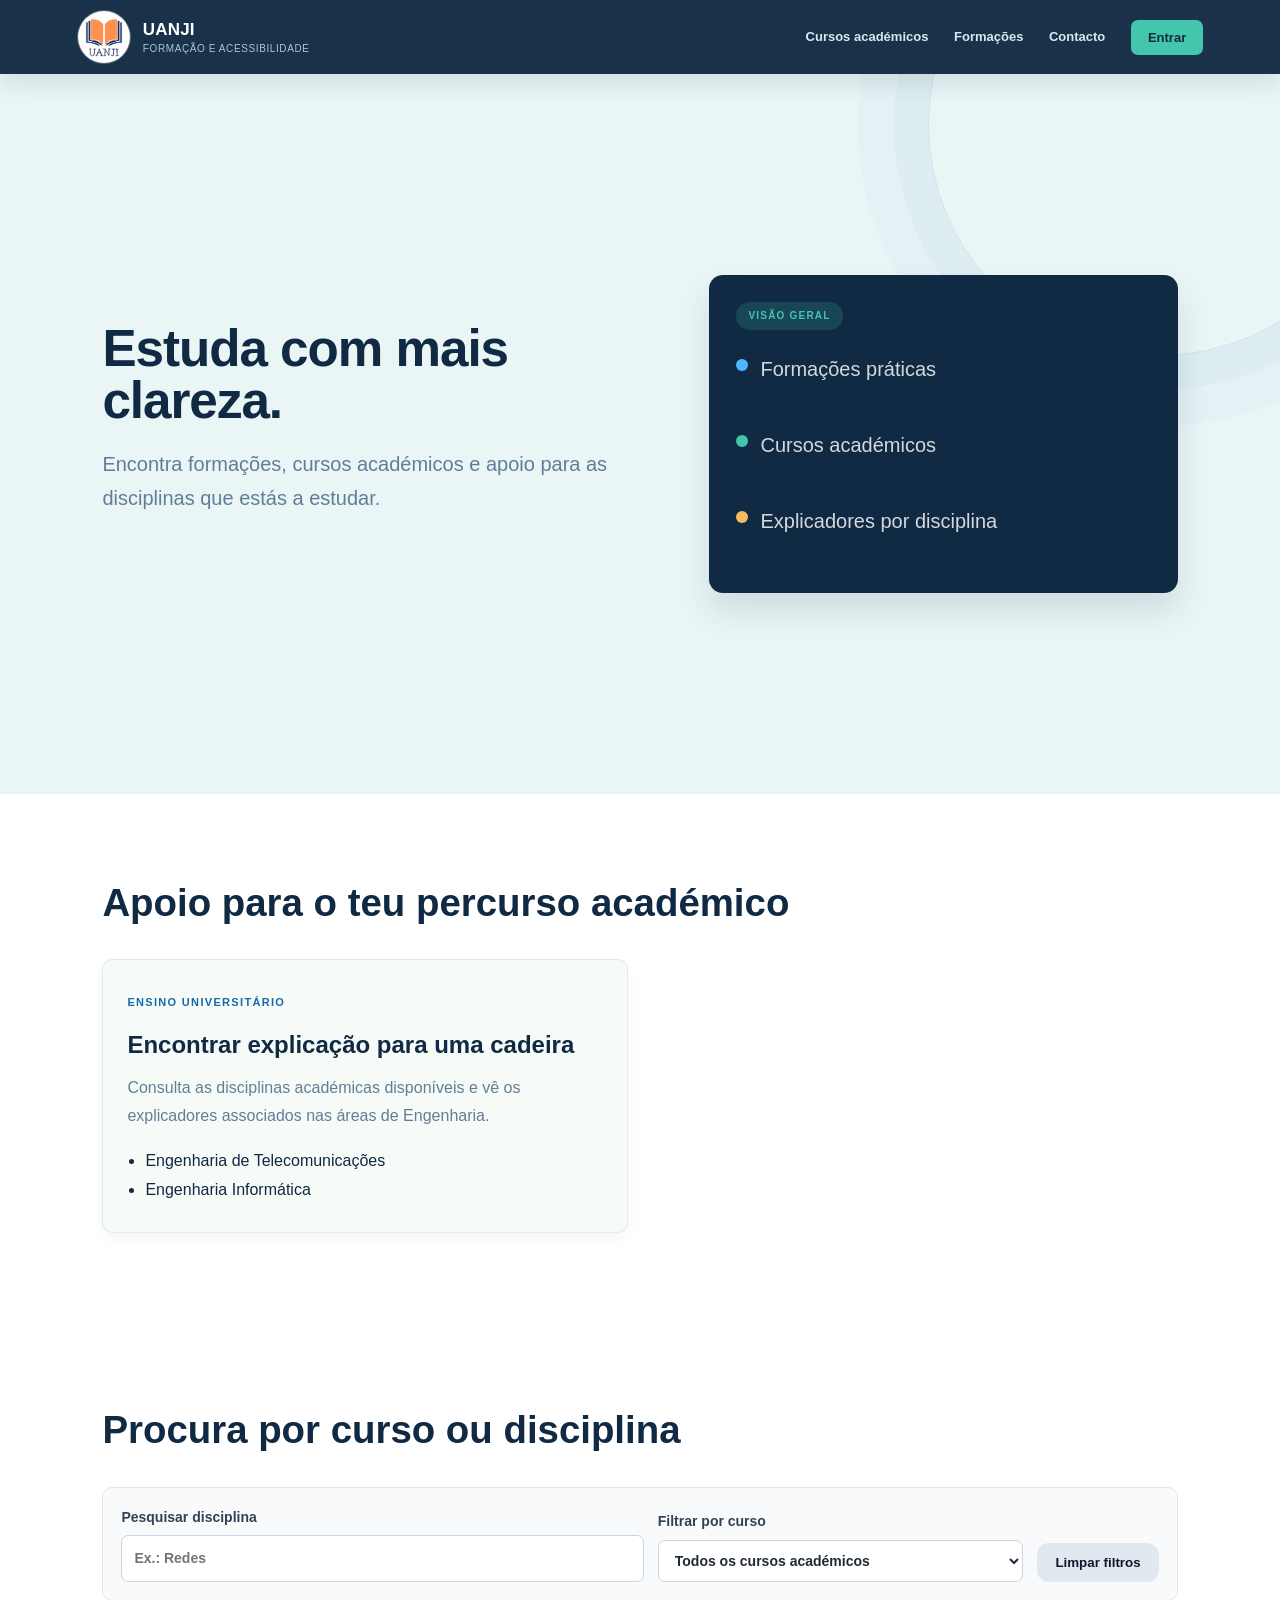
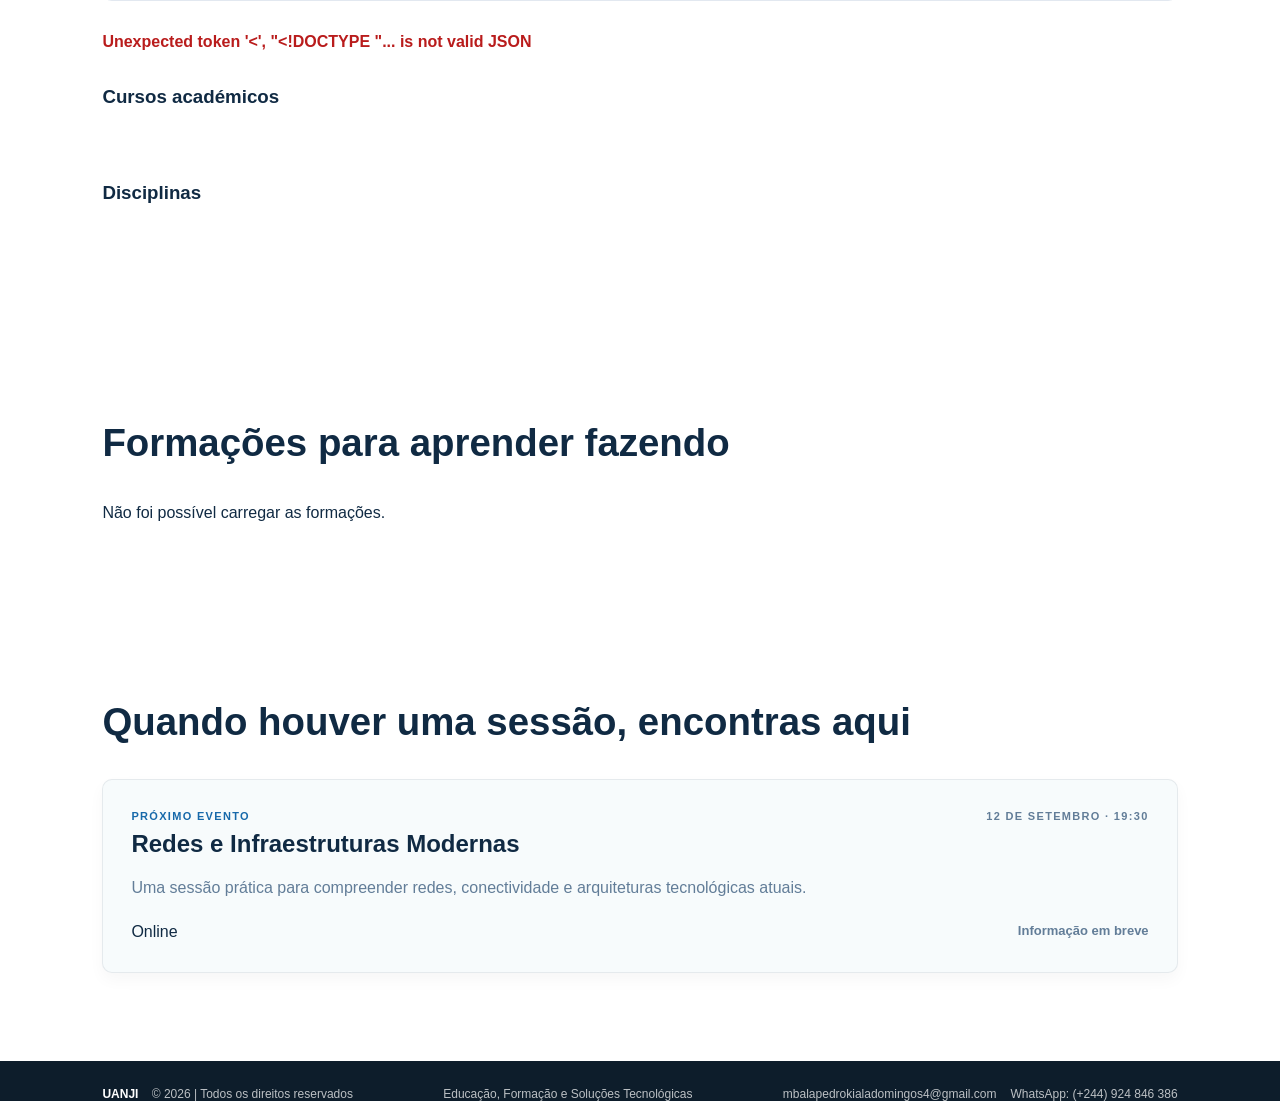
==== commit ab519f83: "Actualização" ====
--- a/aluno.html
+++ b/aluno.html
@@ -10,8 +10,7 @@
     <main class="aluno-shell">
         <aside class="aluno-sidebar" aria-label="Navegação da área do aluno">
             <a class="aluno-brand" href="/" aria-label="Página inicial">
-                <span class="aluno-brand-mark">U</span>
-                <span><strong>UANJI</strong><small>Área académica</small></span>
+                <img src="img/UANJI%20-%20Simbolo.png" alt="Logo da UANJI" class="aluno-brand-logo">
             </a>
             <div class="aluno-sidebar-divider"></div>
             <p class="aluno-sidebar-label">Menu</p>
@@ -51,7 +50,7 @@
                         <div class="campo"><label for="perfilSexoAluno">Sexo</label><select id="perfilSexoAluno"><option value="">Prefiro não informar</option><option value="Feminino">Feminino</option><option value="Masculino">Masculino</option><option value="Outro">Outro</option></select></div>
                         <div class="campo"><label for="perfilCursoAluno">Curso</label><input id="perfilCursoAluno" maxlength="150" placeholder="Ex.: Engenharia Informática"></div>
                         <div class="campo"><label for="perfilInstituicaoAluno">Instituição</label><input id="perfilInstituicaoAluno" maxlength="150" placeholder="Nome da universidade"></div>
-                        <div class="campo"><label for="perfilAnoAluno">Ano da faculdade</label><select id="perfilAnoAluno"><option value="">Seleccionar</option><option value="1">1.º ano</option><option value="2">2.º ano</option><option value="3">3.º ano</option><option value="4">4.º ano</option><option value="5">5.º ano</option><option value="6">6.º ano</option><option value="7">7.º ano</option><option value="8">8.º ano</option><option value="9">9.º ano</option><option value="10">10.º ano</option></select></div>
+                        <div class="campo"><label for="perfilAnoAluno">Ano da faculdade</label><select id="perfilAnoAluno"><option value="">Seleccionar</option><option value="1">1.º ano</option><option value="2">2.º ano</option><option value="3">3.º ano</option><option value="4">4.º ano</option><option value="5">5.º ano</option><option value="6">6.º ano</option></select></div>
                         <div class="campo"><label for="perfilDataNascimentoAluno">Data de nascimento</label><input id="perfilDataNascimentoAluno" type="date"></div>
                         <div class="aluno-profile-form-actions"><button class="btn btn-primary btn-small" type="submit">Guardar informações</button><span id="mensagemPerfilAluno" class="status-message" role="status" aria-live="polite"></span></div>
                     </form>
--- a/css/style.css
+++ b/css/style.css
@@ -3338,40 +3338,22 @@
 .aluno-brand {
     display: inline-flex;
     align-items: center;
-    gap: 10px;
+    justify-content: center;
+    width: 100%;
     padding: 0 9px;
     color: #fff;
     text-decoration: none;
 }
 
-.aluno-brand-mark {
-    display: grid;
-    width: 34px;
-    height: 34px;
-    place-items: center;
-    border-radius: 10px;
-    background: #56b8b0;
-    color: #fff;
-    font-size: 17px;
-    font-weight: 900;
-}
-
-.aluno-brand strong,
-.aluno-brand small {
+.aluno-brand-logo {
     display: block;
-}
-
-.aluno-brand strong {
-    font-size: 15px;
-    letter-spacing: 0.08em;
-}
-
-.aluno-brand small {
-    margin-top: 2px;
-    color: #a9c9e7;
-    font-size: 10px;
-    letter-spacing: 0.06em;
-    text-transform: uppercase;
+    width: 100%;
+    max-width: 180px;
+    height: auto;
+    object-fit: contain;
+    border-radius: 0;
+    background: transparent;
+    filter: drop-shadow(0 4px 12px rgba(82, 185, 175, 0.22));
 }
 
 .aluno-sidebar-divider {
